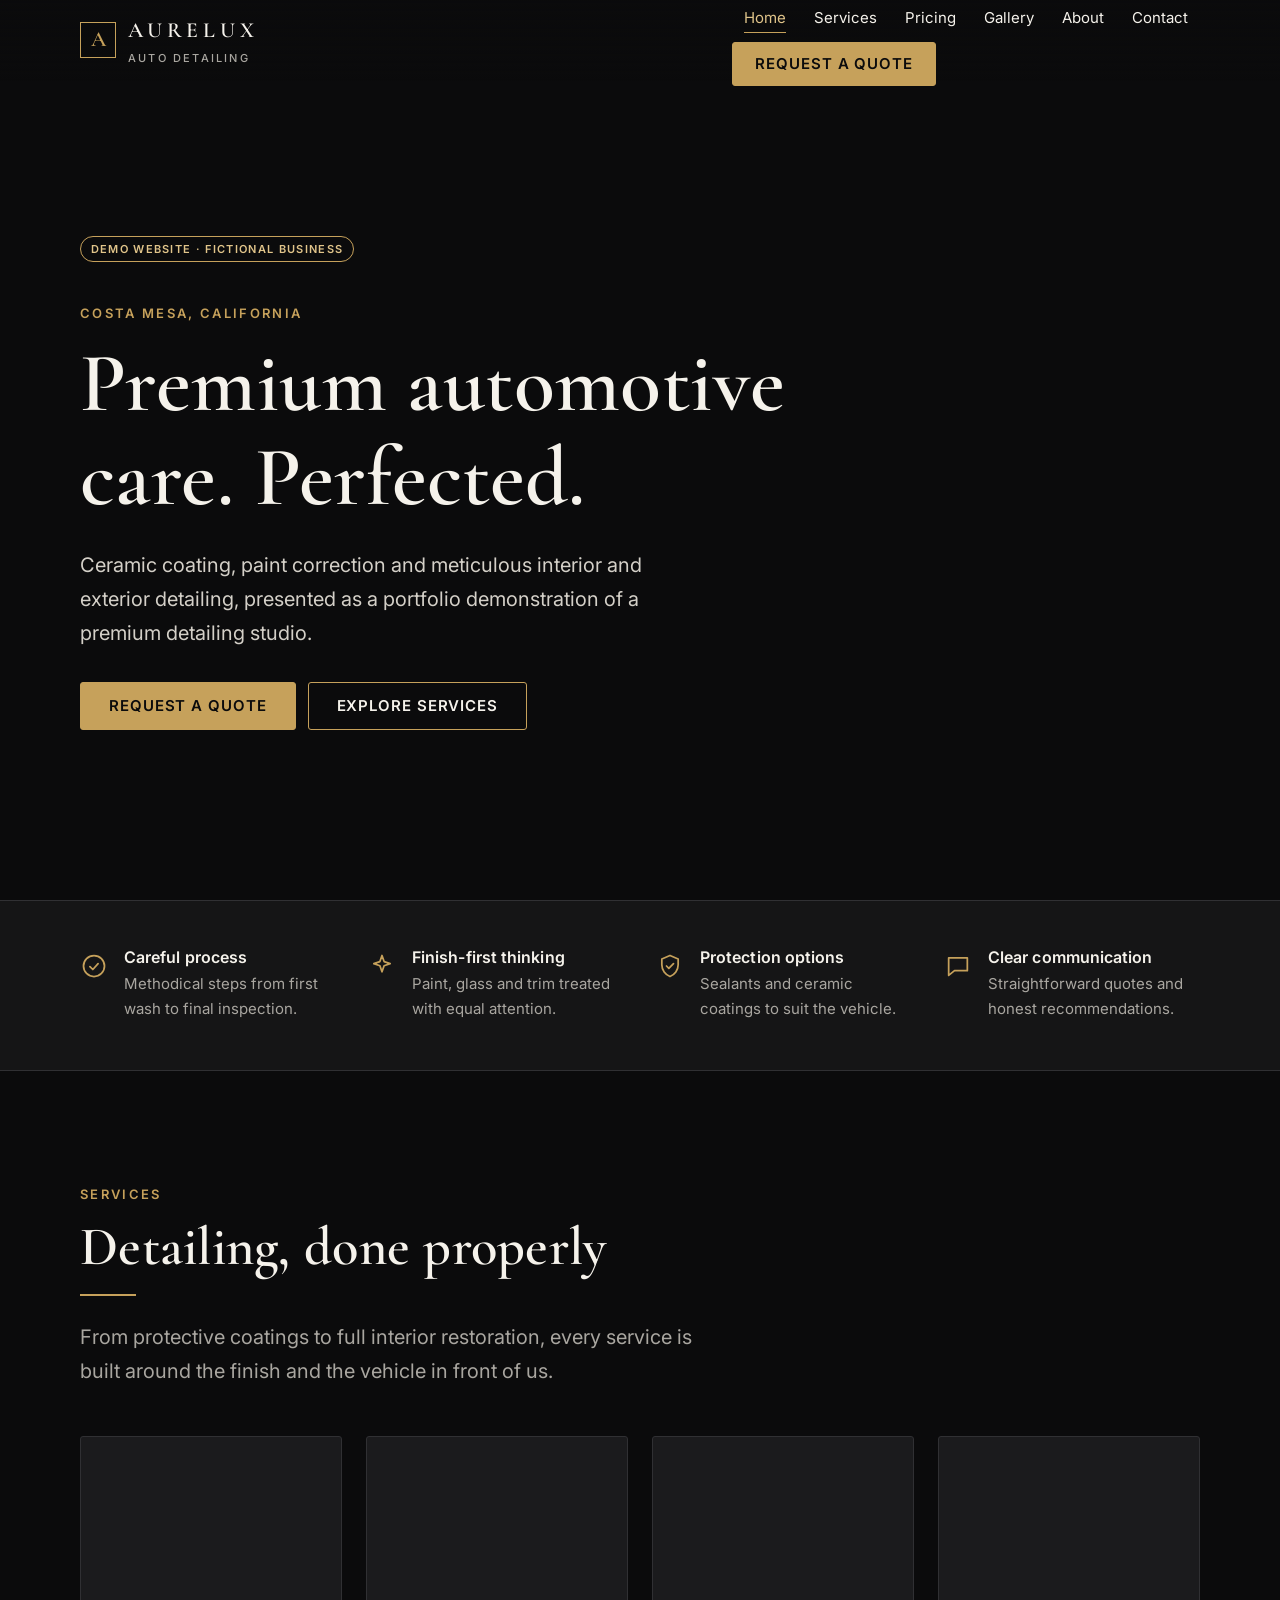
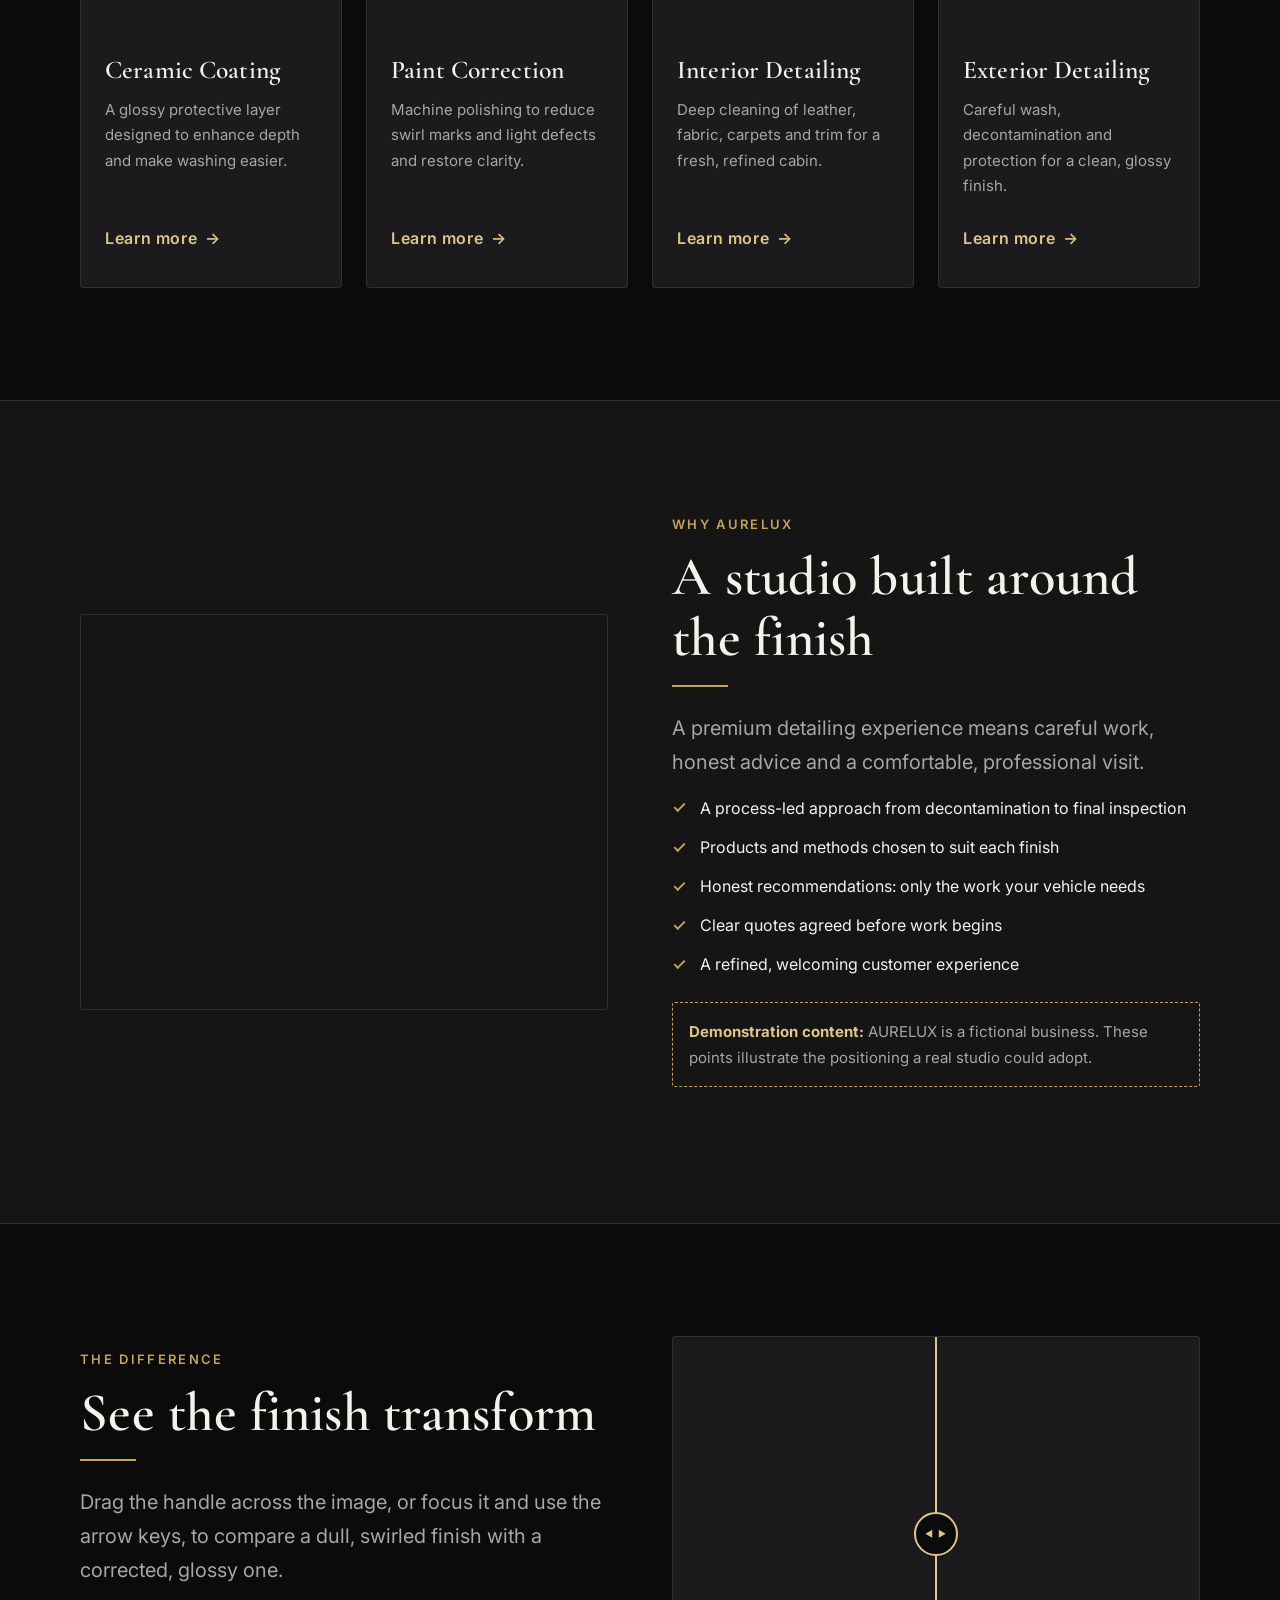
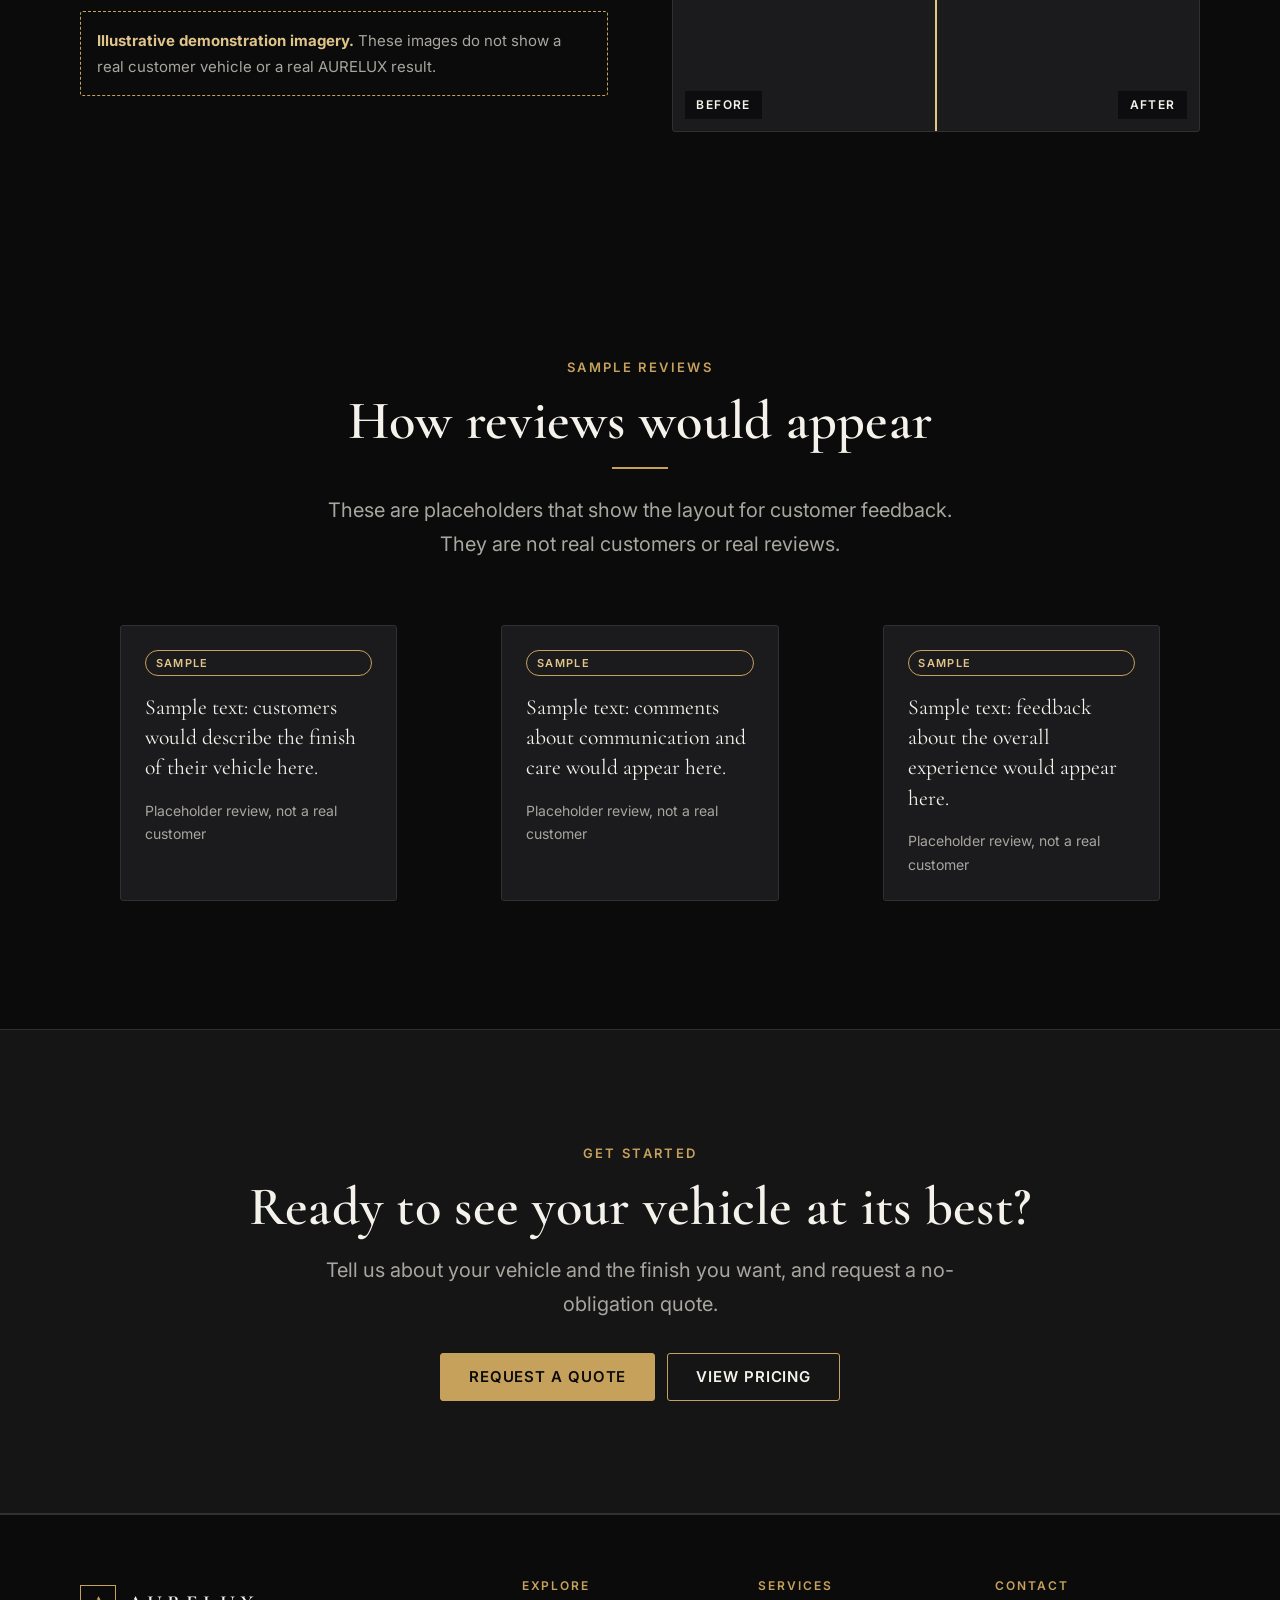
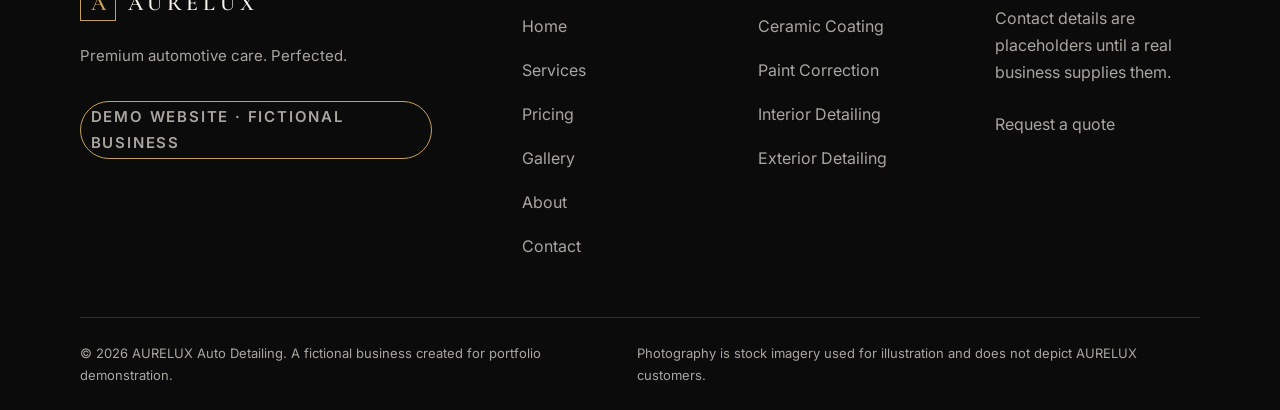
==== index.html @ 1708fd0f "Add main.js and homepage" ====
<!DOCTYPE html>
<html lang="en">
<head>
  <meta charset="utf-8">
  <meta name="viewport" content="width=device-width, initial-scale=1">

  <!-- Adds the "js" class BEFORE the stylesheet loads (menu + reveal depend on it) -->
  <script>document.documentElement.classList.add('js');</script>

  <title>AURELUX Auto Detailing | Premium Car Detailing Demo, Costa Mesa CA</title>
  <meta name="description" content="AURELUX Auto Detailing is a fictional premium car detailing studio concept in Costa Mesa, California: ceramic coating, paint correction and detailing. Portfolio demo.">
  <meta name="theme-color" content="#0B0B0C">

  <!-- Open Graph. TODO before publishing: once the live domain is known, also add
       og:url and og:image with ABSOLUTE https:// URLs (og:image: a 1200x630 image). -->
  <meta property="og:type" content="website">
  <meta property="og:site_name" content="AURELUX Auto Detailing (demo)">
  <meta property="og:title" content="AURELUX Auto Detailing | Premium automotive care. Perfected.">
  <meta property="og:description" content="A fictional premium car detailing studio concept, created as a portfolio demonstration.">

  <!-- Favicon: favicon.svg will be added in a later step -->
  <link rel="icon" href="favicon.svg" type="image/svg+xml">

  <!-- Fonts -->
  <link rel="preconnect" href="https://fonts.googleapis.com">
  <link rel="preconnect" href="https://fonts.gstatic.com" crossorigin>
  <link rel="stylesheet" href="https://fonts.googleapis.com/css2?family=Cormorant+Garamond:wght@500;600&family=Inter:wght@400;500;600&display=swap">

  <!-- Site styles: order matters -->
  <link rel="stylesheet" href="css/style.css">
  <link rel="stylesheet" href="css/responsive.css">

  <script src="js/main.js" defer></script>
</head>
<body>
  <a class="skip-link" href="#main">Skip to main content</a>

  <!-- ===================== HEADER ===================== -->
  <header class="site-header">
    <div class="site-header__inner container">
      <a class="brand" href="index.html" aria-label="AURELUX Auto Detailing, home">
        <span class="brand__mark" aria-hidden="true">A</span>
        <span>
          <span class="brand__name">AURELUX</span>
          <span class="brand__sub">Auto Detailing</span>
        </span>
      </a>

      <button class="nav-toggle" type="button" aria-expanded="false" aria-controls="site-nav" aria-label="Open menu">
        <span class="nav-toggle__bars" aria-hidden="true"></span>
      </button>

      <nav id="site-nav" class="site-nav" aria-label="Primary">
        <ul class="site-nav__list">
          <li><a class="site-nav__link" href="index.html" aria-current="page">Home</a></li>
          <li><a class="site-nav__link" href="services.html">Services</a></li>
          <li><a class="site-nav__link" href="pricing.html">Pricing</a></li>
          <li><a class="site-nav__link" href="gallery.html">Gallery</a></li>
          <li><a class="site-nav__link" href="about.html">About</a></li>
          <li><a class="site-nav__link" href="contact.html">Contact</a></li>
        </ul>
        <div class="site-nav__cta">
          <a class="btn btn--primary" href="contact.html#quote">Request a Quote</a>
        </div>
      </nav>
    </div>
  </header>

  <main id="main">

    <!-- ===================== HERO =====================
         IMAGE: assets/images/hero-detailing.jpg (landscape, about 1920x1080).
         Update the alt text to describe the photo you actually use. -->
    <section class="hero" aria-labelledby="hero-title">
      <div class="hero__media">
        <img src="assets/images/hero-detailing.jpg"
             alt="Dark luxury sedan with a deep, glossy paint finish inside a lit detailing studio"
             width="1920" height="1080" fetchpriority="high">
      </div>
      <div class="container">
        <div class="hero__content">
          <p class="badge-demo">Demo website &middot; Fictional business</p>
          <span class="eyebrow mt-5">Costa Mesa, California</span>
          <h1 id="hero-title" class="hero__title">Premium automotive care. Perfected.</h1>
          <p class="hero__lead">Ceramic coating, paint correction and meticulous interior and exterior detailing, presented as a portfolio demonstration of a premium detailing studio.</p>
          <div class="btn-row">
            <a class="btn btn--primary" href="contact.html#quote">Request a Quote</a>
            <a class="btn btn--secondary" href="services.html">Explore Services</a>
          </div>
        </div>
      </div>
    </section>

    <!-- ===================== VALUE STRIP ===================== -->
    <section class="section--alt" aria-labelledby="approach-title">
      <div class="container">
        <h2 id="approach-title" class="visually-hidden">Our approach</h2>
        <div class="value-strip">
          <div class="value-item reveal">
            <svg class="icon" viewBox="0 0 24 24" aria-hidden="true"><circle cx="12" cy="12" r="9"/><path d="M8.5 12.5l2.5 2.5 4.5-5"/></svg>
            <div>
              <h3>Careful process</h3>
              <p>Methodical steps from first wash to final inspection.</p>
            </div>
          </div>
          <div class="value-item reveal">
            <svg class="icon" viewBox="0 0 24 24" aria-hidden="true"><path d="M12 3l1.8 5.2L19 10l-5.2 1.8L12 17l-1.8-5.2L5 10l5.2-1.8L12 3z"/></svg>
            <div>
              <h3>Finish-first thinking</h3>
              <p>Paint, glass and trim treated with equal attention.</p>
            </div>
          </div>
          <div class="value-item reveal">
            <svg class="icon" viewBox="0 0 24 24" aria-hidden="true"><path d="M12 3l7 3v5c0 4.5-3 8.5-7 10-4-1.5-7-5.5-7-10V6l7-3z"/><path d="M9 12l2 2 4-4"/></svg>
            <div>
              <h3>Protection options</h3>
              <p>Sealants and ceramic coatings to suit the vehicle.</p>
            </div>
          </div>
          <div class="value-item reveal">
            <svg class="icon" viewBox="0 0 24 24" aria-hidden="true"><path d="M4 5h16v11H9l-5 4V5z"/></svg>
            <div>
              <h3>Clear communication</h3>
              <p>Straightforward quotes and honest recommendations.</p>
            </div>
          </div>
        </div>
      </div>
    </section>

    <!-- ===================== FEATURED SERVICES =====================
         IMAGES (4:3, about 1200x900): service-ceramic.jpg, service-correction.jpg,
         service-interior.jpg, service-exterior.jpg in assets/images/.
         The links point to anchors that will exist on services.html. -->
    <section class="section" aria-labelledby="services-title">
      <div class="container">
        <div class="section-head">
          <span class="eyebrow">Services</span>
          <h2 id="services-title">Detailing, done properly</h2>
          <hr class="gold-rule">
          <p class="lead">From protective coatings to full interior restoration, every service is built around the finish and the vehicle in front of us.</p>
        </div>

        <div class="grid grid--4">
          <article class="service-card reveal">
            <div class="service-card__media">
              <img src="assets/images/service-ceramic.jpg" alt="Gloved hand applying ceramic coating to the hood of a gloss-black car" width="1200" height="900" loading="lazy">
            </div>
            <div class="service-card__body">
              <h3 class="service-card__title">Ceramic Coating</h3>
              <p class="service-card__text">A glossy protective layer designed to enhance depth and make washing easier.</p>
              <a class="link-arrow" href="services.html#ceramic-coating">Learn more<span class="visually-hidden"> about ceramic coating</span></a>
            </div>
          </article>

          <article class="service-card reveal">
            <div class="service-card__media">
              <img src="assets/images/service-correction.jpg" alt="Polishing machine correcting swirl marks on a car panel under inspection light" width="1200" height="900" loading="lazy">
            </div>
            <div class="service-card__body">
              <h3 class="service-card__title">Paint Correction</h3>
              <p class="service-card__text">Machine polishing to reduce swirl marks and light defects and restore clarity.</p>
              <a class="link-arrow" href="services.html#paint-correction">Learn more<span class="visually-hidden"> about paint correction</span></a>
            </div>
          </article>

          <article class="service-card reveal">
            <div class="service-card__media">
              <img src="assets/images/service-interior.jpg" alt="Clean leather seats and dashboard inside a luxury car interior" width="1200" height="900" loading="lazy">
            </div>
            <div class="service-card__body">
              <h3 class="service-card__title">Interior Detailing</h3>
              <p class="service-card__text">Deep cleaning of leather, fabric, carpets and trim for a fresh, refined cabin.</p>
              <a class="link-arrow" href="services.html#interior-detailing">Learn more<span class="visually-hidden"> about interior detailing</span></a>
            </div>
          </article>

          <article class="service-card reveal">
            <div class="service-card__media">
              <img src="assets/images/service-exterior.jpg" alt="Freshly washed luxury car with water beading on the paint" width="1200" height="900" loading="lazy">
            </div>
            <div class="service-card__body">
              <h3 class="service-card__title">Exterior Detailing</h3>
              <p class="service-card__text">Careful wash, decontamination and protection for a clean, glossy finish.</p>
              <a class="link-arrow" href="services.html#exterior-detailing">Learn more<span class="visually-hidden"> about exterior detailing</span></a>
            </div>
          </article>
        </div>
      </div>
    </section>

    <!-- ===================== WHY CHOOSE US =====================
         IMAGE: assets/images/why-studio.jpg (4:3, about 1200x900) -->
    <section class="section section--alt" aria-labelledby="why-title">
      <div class="container">
        <div class="split">
          <div class="split__media reveal">
            <img src="assets/images/why-studio.jpg" alt="Professional detailer inspecting a car's paint finish in a studio" width="1200" height="900" loading="lazy">
          </div>
          <div class="split__body reveal">
            <span class="eyebrow">Why AURELUX</span>
            <h2 id="why-title">A studio built around the finish</h2>
            <hr class="gold-rule">
            <p class="lead">A premium detailing experience means careful work, honest advice and a comfortable, professional visit.</p>
            <ul class="check-list">
              <li>A process-led approach from decontamination to final inspection</li>
              <li>Products and methods chosen to suit each finish</li>
              <li>Honest recommendations: only the work your vehicle needs</li>
              <li>Clear quotes agreed before work begins</li>
              <li>A refined, welcoming customer experience</li>
            </ul>
            <p class="demo-note"><strong>Demonstration content:</strong> AURELUX is a fictional business. These points illustrate the positioning a real studio could adopt.</p>
          </div>
        </div>
      </div>
    </section>

    <!-- ===================== BEFORE / AFTER =====================
         IMAGES (4:3, same framing, about 1200x900): compare-before.jpg and
         compare-after.jpg. These are demonstration images, not a real customer
         vehicle, and the caption below says so. Keep that caption. -->
    <section class="section" aria-labelledby="compare-title">
      <div class="container">
        <div class="split">
          <div class="split__body reveal">
            <span class="eyebrow">The difference</span>
            <h2 id="compare-title">See the finish transform</h2>
            <hr class="gold-rule">
            <p class="lead">Drag the handle across the image, or focus it and use the arrow keys, to compare a dull, swirled finish with a corrected, glossy one.</p>
            <p class="demo-note"><strong>Illustrative demonstration imagery.</strong> These images do not show a real customer vehicle or a real AURELUX result.</p>
          </div>

          <div class="compare reveal">
            <img class="compare__img" src="assets/images/compare-before.jpg" alt="Demonstration image: vehicle paint before correction, dull with visible swirl marks" width="1200" height="900" loading="lazy">
            <div class="compare__after">
              <img class="compare__img" src="assets/images/compare-after.jpg" alt="Demonstration image: the same paint after correction, deep and glossy" width="1200" height="900" loading="lazy">
            </div>
            <span class="compare__label compare__label--before" aria-hidden="true">Before</span>
            <span class="compare__label compare__label--after" aria-hidden="true">After</span>
            <input class="compare__range" type="range" min="0" max="100" step="1" value="50" aria-label="Before and after comparison slider">
            <span class="compare__divider" aria-hidden="true"><span class="compare__knob"></span></span>
          </div>
        </div>
      </div>
    </section>

    <!-- ===================== SAMPLE REVIEWS (placeholders) ===================== -->
    <section class="section" aria-labelledby="reviews-title">
      <div class="container">
        <div class="section-head section-head--center">
          <span class="eyebrow">Sample reviews</span>
          <h2 id="reviews-title">How reviews would appear</h2>
          <hr class="gold-rule">
          <p class="lead">These are placeholders that show the layout for customer feedback. They are not real customers or real reviews.</p>
        </div>

        <div class="grid grid--3">
          <figure class="quote-card reveal">
            <span class="badge-demo">Sample</span>
            <blockquote>Sample text: customers would describe the finish of their vehicle here.</blockquote>
            <figcaption>Placeholder review, not a real customer</figcaption>
          </figure>
          <figure class="quote-card reveal">
            <span class="badge-demo">Sample</span>
            <blockquote>Sample text: comments about communication and care would appear here.</blockquote>
            <figcaption>Placeholder review, not a real customer</figcaption>
          </figure>
          <figure class="quote-card reveal">
            <span class="badge-demo">Sample</span>
            <blockquote>Sample text: feedback about the overall experience would appear here.</blockquote>
            <figcaption>Placeholder review, not a real customer</figcaption>
          </figure>
        </div>
      </div>
    </section>

    <!-- ===================== FINAL CTA ===================== -->
    <section class="cta-band" aria-labelledby="cta-title">
      <div class="container">
        <span class="eyebrow">Get started</span>
        <h2 id="cta-title">Ready to see your vehicle at its best?</h2>
        <p class="lead">Tell us about your vehicle and the finish you want, and request a no-obligation quote.</p>
        <div class="btn-row">
          <a class="btn btn--primary" href="contact.html#quote">Request a Quote</a>
          <a class="btn btn--secondary" href="pricing.html">View Pricing</a>
        </div>
      </div>
    </section>

  </main>

  <!-- ===================== FOOTER ===================== -->
  <footer class="site-footer">
    <div class="container">
      <div class="footer-grid">
        <div class="footer-brand">
          <a class="brand" href="index.html" aria-label="AURELUX Auto Detailing, home">
            <span class="brand__mark" aria-hidden="true">A</span>
            <span class="brand__name">AURELUX</span>
          </a>
          <p>Premium automotive care. Perfected.</p>
          <p class="badge-demo">Demo website &middot; Fictional business</p>
        </div>

        <nav class="footer-nav" aria-labelledby="footer-pages">
          <h2 id="footer-pages" class="footer-title">Explore</h2>
          <ul>
            <li><a href="index.html">Home</a></li>
            <li><a href="services.html">Services</a></li>
            <li><a href="pricing.html">Pricing</a></li>
            <li><a href="gallery.html">Gallery</a></li>
            <li><a href="about.html">About</a></li>
            <li><a href="contact.html">Contact</a></li>
          </ul>
        </nav>

        <nav class="footer-nav" aria-labelledby="footer-services">
          <h2 id="footer-services" class="footer-title">Services</h2>
          <ul>
            <li><a href="services.html#ceramic-coating">Ceramic Coating</a></li>
            <li><a href="services.html#paint-correction">Paint Correction</a></li>
            <li><a href="services.html#interior-detailing">Interior Detailing</a></li>
            <li><a href="services.html#exterior-detailing">Exterior Detailing</a></li>
          </ul>
        </nav>

        <div class="footer-nav">
          <h2 class="footer-title">Contact</h2>
          <p class="text-muted">Contact details are placeholders until a real business supplies them.</p>
          <a href="contact.html#quote">Request a quote</a>
        </div>
      </div>

      <div class="footer-bottom">
        <p>&copy; <span id="year">2026</span> AURELUX Auto Detailing. A fictional business created for portfolio demonstration.</p>
        <p>Photography is stock imagery used for illustration and does not depict AURELUX customers.</p>
      </div>
    </div>
  </footer>
</body>
</html>
---- css/style.css ----
/* ==========================================================================
   AURELUX Auto Detailing — css/style.css
   Mobile-first base styles. Larger-screen rules live in css/responsive.css
   (load style.css first, responsive.css second).

   DEMO SITE: fictional business for portfolio demonstration only.

   CONTENTS
   1. Design tokens        8. Header & navigation
   2. Reset & base         9. Hero & page hero
   3. Typography          10. Cards, features, split, steps, quotes
   4. Layout              11. Before/after slider
   5. Icons & lists       12. Pricing & comparison table
   6. Buttons             13. Gallery, filters, lightbox
   7. Demo notices        14. Forms, contact, CTA band, footer, utilities
   ========================================================================== */

/* 1. DESIGN TOKENS ------------------------------------------------------- */
:root {
  --c-bg: #0b0b0c;
  --c-bg-alt: #151516;
  --c-card: #1b1b1d;
  --c-text: #f5f2eb;
  --c-muted: #a9a6a0;
  --c-gold: #c6a15b;
  --c-gold-light: #e0c48a;
  --c-border: #303033;
  --c-error: #e58a7b;
  --c-success: #86c7a0;

  --font-display: "Cormorant Garamond", "Times New Roman", Georgia, serif;
  --font-body: "Inter", system-ui, -apple-system, "Segoe UI", Roboto, Arial, sans-serif;

  --space-1: 0.25rem;
  --space-2: 0.5rem;
  --space-3: 0.75rem;
  --space-4: 1rem;
  --space-5: 1.5rem;
  --space-6: 2rem;
  --space-7: 3rem;
  --space-8: 4rem;
  --section-y: clamp(4rem, 9vw, 7rem);

  --container: 75rem;
  --gutter: clamp(1.25rem, 5vw, 2.5rem);
  --header-h: 4.5rem;
  --radius: 3px;
  --tap: 3rem; /* minimum touch target height */

  --ease: cubic-bezier(0.2, 0.6, 0.2, 1);
  --t-fast: 0.18s;
  --t-med: 0.4s;

  color-scheme: dark;
}

/* 2. RESET & BASE -------------------------------------------------------- */
*,
*::before,
*::after {
  box-sizing: border-box;
}

html {
  -webkit-text-size-adjust: 100%;
  scroll-behavior: smooth;
  scroll-padding-top: calc(var(--header-h) + 1rem);
}

body {
  margin: 0;
  background: var(--c-bg);
  color: var(--c-text);
  font-family: var(--font-body);
  font-size: 1rem;
  line-height: 1.7;
  overflow-x: hidden;
  -webkit-font-smoothing: antialiased;
}

body.is-locked {
  overflow: hidden; /* set by JS while menu or lightbox is open */
}

img,
svg,
video {
  display: block;
  max-width: 100%;
}

img {
  height: auto;
  background: var(--c-card); /* neutral fill while images load */
}

a {
  color: var(--c-gold-light);
  text-decoration-thickness: 1px;
  text-underline-offset: 0.2em;
  transition: color var(--t-fast) var(--ease);
}

a:hover {
  color: var(--c-text);
}

button,
input,
select,
textarea {
  font: inherit;
  color: inherit;
}

button {
  cursor: pointer;
}

ul,
ol {
  margin: 0;
  padding: 0;
  list-style: none;
}

[hidden] {
  display: none !important;
}

:focus-visible {
  outline: 2px solid var(--c-gold-light);
  outline-offset: 3px;
}

.skip-link {
  position: absolute;
  top: 0;
  left: var(--space-4);
  z-index: 200;
  padding: var(--space-3) var(--space-4);
  background: var(--c-gold);
  color: var(--c-bg);
  font-weight: 600;
  text-decoration: none;
  transform: translateY(-120%);
}

.skip-link:focus {
  transform: translateY(0);
}

.visually-hidden {
  position: absolute;
  width: 1px;
  height: 1px;
  margin: -1px;
  padding: 0;
  overflow: hidden;
  clip: rect(0 0 0 0);
  white-space: nowrap;
  border: 0;
}

/* 3. TYPOGRAPHY ---------------------------------------------------------- */
h1,
h2,
h3,
h4 {
  margin: 0 0 var(--space-4);
  font-family: var(--font-display);
  font-weight: 600;
  line-height: 1.12;
  letter-spacing: 0.005em;
}

h1 {
  font-size: clamp(2.6rem, 1.5rem + 5.5vw, 5.25rem);
}

h2 {
  font-size: clamp(2.1rem, 1.4rem + 2.8vw, 3.4rem);
}

h3 {
  font-size: clamp(1.5rem, 1.25rem + 1vw, 2rem);
}

h4 {
  font-size: 1.25rem;
}

p {
  margin: 0 0 var(--space-4);
}

.lead {
  font-size: clamp(1.05rem, 1rem + 0.5vw, 1.25rem);
  color: var(--c-muted);
  max-width: 40rem;
}

.eyebrow {
  display: block;
  margin-bottom: var(--space-3);
  color: var(--c-gold);
  font-size: 0.8125rem;
  font-weight: 600;
  letter-spacing: 0.18em;
  text-transform: uppercase;
}

.text-muted {
  color: var(--c-muted);
}

/* 4. LAYOUT -------------------------------------------------------------- */
.container {
  width: 100%;
  max-width: var(--container);
  margin-inline: auto;
  padding-inline: var(--gutter);
}

.section {
  padding-block: var(--section-y);
}

.section--alt {
  background: var(--c-bg-alt);
  border-block: 1px solid var(--c-border);
}

.section--tight {
  padding-block: clamp(2.5rem, 6vw, 4rem);
}

.section-head {
  max-width: 44rem;
  margin-bottom: var(--space-7);
}

.section-head--center {
  margin-inline: auto;
  text-align: center;
}

.section-head--center .lead {
  margin-inline: auto;
}

.gold-rule {
  display: block;
  width: 3.5rem;
  height: 2px;
  margin: 0 0 var(--space-5);
  background: var(--c-gold);
  border: 0;
}

.section-head--center .gold-rule {
  margin-inline: auto;
}

.grid {
  display: grid;
  gap: var(--space-5);
  grid-template-columns: 1fr;
}

/* 5. ICONS & LISTS ------------------------------------------------------- */
.icon {
  width: 1.75rem;
  height: 1.75rem;
  flex: none;
  fill: none;
  stroke: currentColor;
  stroke-width: 1.5;
  stroke-linecap: round;
  stroke-linejoin: round;
}

.check-list {
  display: grid;
  gap: var(--space-3);
}

.check-list li {
  position: relative;
  padding-left: 1.75rem;
}

.check-list li::before {
  content: "";
  position: absolute;
  left: 0.15rem;
  top: 0.55em;
  width: 0.7rem;
  height: 0.38rem;
  border-left: 2px solid var(--c-gold);
  border-bottom: 2px solid var(--c-gold);
  transform: rotate(-45deg);
}

/* "Not included" variant: add class is-off to the li */
.check-list li.is-off {
  color: var(--c-muted);
}

.check-list li.is-off::before {
  top: 0.8em;
  width: 0.6rem;
  height: 0;
  border-left: 0;
  border-bottom-color: var(--c-muted);
  transform: none;
}

/* 6. BUTTONS ------------------------------------------------------------- */
.btn {
  display: inline-flex;
  align-items: center;
  justify-content: center;
  gap: var(--space-2);
  min-height: var(--tap);
  padding: 0.75rem 1.75rem;
  border: 1px solid transparent;
  border-radius: var(--radius);
  font-size: 0.9375rem;
  font-weight: 600;
  letter-spacing: 0.06em;
  line-height: 1.2;
  text-align: center;
  text-decoration: none;
  text-transform: uppercase;
  cursor: pointer;
  transition: background-color var(--t-fast) var(--ease),
    color var(--t-fast) var(--ease), border-color var(--t-fast) var(--ease),
    transform var(--t-fast) var(--ease);
  -webkit-tap-highlight-color: transparent;
}

.btn:active {
  transform: translateY(1px);
}

.btn--primary {
  background: var(--c-gold);
  border-color: var(--c-gold);
  color: var(--c-bg);
}

.btn--primary:hover {
  background: var(--c-gold-light);
  border-color: var(--c-gold-light);
  color: var(--c-bg);
}

.btn--secondary {
  background: transparent;
  border-color: var(--c-gold);
  color: var(--c-text);
}

.btn--secondary:hover {
  background: rgba(198, 161, 91, 0.12);
  border-color: var(--c-gold-light);
  color: var(--c-text);
}

.btn--block {
  width: 100%;
}

.btn[disabled],
.btn[aria-disabled="true"] {
  opacity: 0.5;
  cursor: not-allowed;
  pointer-events: none;
}

.link-arrow {
  display: inline-flex;
  align-items: center;
  min-height: var(--tap);
  gap: var(--space-2);
  color: var(--c-gold-light);
  font-weight: 600;
  letter-spacing: 0.04em;
  text-decoration: none;
}

.link-arrow::after {
  content: "→";
  transition: transform var(--t-fast) var(--ease);
}

.link-arrow:hover::after {
  transform: translateX(4px);
}

.btn-row {
  display: flex;
  flex-direction: column;
  gap: var(--space-3);
}

/* 7. DEMO NOTICES -------------------------------------------------------- */
.demo-banner {
  padding: var(--space-2) var(--gutter);
  background: var(--c-gold);
  color: var(--c-bg);
  font-size: 0.8125rem;
  font-weight: 600;
  line-height: 1.4;
  text-align: center;
}

.demo-note {
  margin-block: var(--space-5);
  padding: var(--space-4);
  border: 1px dashed var(--c-gold);
  border-radius: var(--radius);
  color: var(--c-muted);
  font-size: 0.9375rem;
}

.demo-note strong {
  color: var(--c-gold-light);
}

.badge-demo {
  display: inline-block;
  padding: 0.15rem 0.6rem;
  border: 1px solid var(--c-gold);
  border-radius: 999px;
  color: var(--c-gold-light);
  font-size: 0.6875rem;
  font-weight: 600;
  letter-spacing: 0.12em;
  text-transform: uppercase;
}

/* 8. HEADER & NAVIGATION ------------------------------------------------- */
/* Required markup (JS adds .js to <html>, .is-scrolled and .nav-open to
   header, .is-open to nav):
   header.site-header > .site-header__inner.container >
     a.brand + button.nav-toggle[aria-expanded][aria-controls="site-nav"] +
     nav#site-nav.site-nav > ul.site-nav__list > li > a.site-nav__link        */
.site-header {
  position: fixed;
  inset: 0 0 auto 0;
  z-index: 100;
  background: linear-gradient(to bottom, rgba(11, 11, 12, 0.85), rgba(11, 11, 12, 0));
  border-bottom: 1px solid transparent;
  transition: background-color var(--t-med) var(--ease),
    border-color var(--t-med) var(--ease);
}

.site-header.is-scrolled,
.site-header.nav-open {
  background: var(--c-bg);
  border-bottom-color: var(--c-border);
}

.site-header__inner {
  display: flex;
  align-items: center;
  justify-content: space-between;
  height: var(--header-h);
}

.brand {
  display: inline-flex;
  align-items: center;
  gap: var(--space-3);
  min-height: var(--tap);
  color: var(--c-text);
  text-decoration: none;
}

.brand__mark {
  display: grid;
  place-items: center;
  width: 2.25rem;
  height: 2.25rem;
  border: 1px solid var(--c-gold);
  color: var(--c-gold);
  font-family: var(--font-display);
  font-size: 1.35rem;
  font-weight: 600;
  line-height: 1;
}

.brand__name {
  font-family: var(--font-display);
  font-size: 1.35rem;
  font-weight: 600;
  letter-spacing: 0.22em;
}

.brand__sub {
  display: none;
  color: var(--c-muted);
  font-family: var(--font-body);
  font-size: 0.6875rem;
  font-weight: 500;
  letter-spacing: 0.2em;
  text-transform: uppercase;
}

.nav-toggle {
  display: inline-grid;
  place-items: center;
  width: var(--tap);
  height: var(--tap);
  padding: 0;
  background: transparent;
  border: 1px solid var(--c-border);
  border-radius: var(--radius);
  -webkit-tap-highlight-color: transparent;
}

.nav-toggle__bars,
.nav-toggle__bars::before,
.nav-toggle__bars::after {
  display: block;
  width: 1.375rem;
  height: 2px;
  background: var(--c-text);
  transition: transform var(--t-fast) var(--ease),
    background-color var(--t-fast) var(--ease);
}

.nav-toggle__bars {
  position: relative;
}

.nav-toggle__bars::before,
.nav-toggle__bars::after {
  content: "";
  position: absolute;
  left: 0;
}

.nav-toggle__bars::before {
  top: -7px;
}

.nav-toggle__bars::after {
  top: 7px;
}

.nav-toggle[aria-expanded="true"] .nav-toggle__bars {
  background: transparent;
}

.nav-toggle[aria-expanded="true"] .nav-toggle__bars::before {
  transform: translateY(7px) rotate(45deg);
}

.nav-toggle[aria-expanded="true"] .nav-toggle__bars::after {
  transform: translateY(-7px) rotate(-45deg);
}

/* Mobile: dropdown panel. Without JavaScript the menu simply stays visible. */
.site-nav {
  position: absolute;
  top: 100%;
  left: 0;
  right: 0;
  max-height: calc(100vh - var(--header-h));
  max-height: calc(100svh - var(--header-h));
  padding: var(--space-4) var(--gutter) var(--space-6);
  overflow-y: auto;
  background: var(--c-bg);
  border-bottom: 1px solid var(--c-border);
}

.js .site-nav {
  display: none;
}

.js .site-nav.is-open {
  display: block;
}

.site-nav__list {
  display: flex;
  flex-direction: column;
}

.site-nav__link {
  display: flex;
  align-items: center;
  min-height: var(--tap);
  padding-block: var(--space-2);
  border-bottom: 1px solid var(--c-border);
  color: var(--c-text);
  font-size: 1.0625rem;
  text-decoration: none;
}

.site-nav__link:hover,
.site-nav__link[aria-current="page"] {
  color: var(--c-gold-light);
}

.site-nav__cta {
  margin-top: var(--space-5);
}

.site-nav__cta .btn {
  width: 100%;
}

/* 9. HERO & PAGE HERO ---------------------------------------------------- */
.hero {
  position: relative;
  display: flex;
  align-items: flex-end;
  min-height: 100vh;
  min-height: 100svh;
  padding: calc(var(--header-h) + var(--space-7)) 0 var(--space-8);
  overflow: hidden;
  isolation: isolate;
}

.hero__media {
  position: absolute;
  inset: 0;
  z-index: -2;
}

.hero__media img {
  width: 100%;
  height: 100%;
  object-fit: cover;
}

.hero::after {
  content: "";
  position: absolute;
  inset: 0;
  z-index: -1;
  background: linear-gradient(
    to top,
    rgba(11, 11, 12, 0.94) 0%,
    rgba(11, 11, 12, 0.62) 55%,
    rgba(11, 11, 12, 0.72) 100%
  );
}

.hero__content {
  max-width: 46rem;
}

.hero__title {
  margin-bottom: var(--space-5);
}

.hero__lead {
  margin-bottom: var(--space-6);
  max-width: 36rem;
  color: #d4d0c8; /* lighter than muted for legibility over photography */
  font-size: clamp(1.05rem, 1rem + 0.5vw, 1.25rem);
}

.page-hero {
  padding: calc(var(--header-h) + var(--space-7)) 0 var(--space-7);
  background: var(--c-bg-alt);
  border-bottom: 1px solid var(--c-border);
}

.page-hero h1 {
  font-size: clamp(2.4rem, 1.4rem + 4.5vw, 4.25rem);
}

/* 10. CARDS, FEATURES, SPLIT, STEPS, QUOTES ------------------------------ */
.value-strip {
  display: grid;
  grid-template-columns: 1fr;
  gap: var(--space-5);
  padding-block: var(--space-6);
}

.value-item {
  display: flex;
  align-items: flex-start;
  gap: var(--space-4);
}

.value-item .icon {
  color: var(--c-gold);
  margin-top: 0.2rem;
}

.value-item h3 {
  margin-bottom: var(--space-1);
  font-family: var(--font-body);
  font-size: 1rem;
  font-weight: 600;
}

.value-item p {
  margin: 0;
  color: var(--c-muted);
  font-size: 0.9375rem;
}

.card {
  background: var(--c-card);
  border: 1px solid var(--c-border);
  border-radius: var(--radius);
}

.service-card {
  display: flex;
  flex-direction: column;
  overflow: hidden;
  background: var(--c-card);
  border: 1px solid var(--c-border);
  border-radius: var(--radius);
  transition: border-color var(--t-med) var(--ease);
}

.service-card__media {
  aspect-ratio: 4 / 3;
  overflow: hidden;
}

.service-card__media img {
  width: 100%;
  height: 100%;
  object-fit: cover;
  transition: transform 0.7s var(--ease);
}

.service-card__body {
  display: flex;
  flex: 1;
  flex-direction: column;
  padding: var(--space-5);
}

.service-card__title {
  margin-bottom: var(--space-3);
  font-size: 1.6rem;
}

.service-card__text {
  flex: 1;
  color: var(--c-muted);
  font-size: 0.9375rem;
}

.feature {
  display: flex;
  flex-direction: column;
  gap: var(--space-3);
  padding-top: var(--space-5);
  border-top: 1px solid var(--c-border);
}

.feature .icon {
  color: var(--c-gold);
}

.feature h3 {
  margin: 0;
  font-size: 1.5rem;
}

.feature p {
  margin: 0;
  color: var(--c-muted);
  font-size: 0.9375rem;
}

.split {
  display: grid;
  grid-template-columns: 1fr;
  gap: var(--space-6);
  align-items: center;
}

.split__media {
  aspect-ratio: 4 / 3;
  overflow: hidden;
  border: 1px solid var(--c-border);
  border-radius: var(--radius);
}

.split__media img {
  width: 100%;
  height: 100%;
  object-fit: cover;
}

.split__caption {
  margin-top: var(--space-2);
  color: var(--c-muted);
  font-size: 0.8125rem;
}

.steps {
  display: grid;
  gap: var(--space-5);
  grid-template-columns: 1fr;
  counter-reset: step;
}

.step {
  position: relative;
  padding-top: var(--space-5);
  border-top: 1px solid var(--c-border);
  counter-increment: step;
}

.step::before {
  content: counter(step, decimal-leading-zero);
  display: block;
  margin-bottom: var(--space-2);
  color: var(--c-gold);
  font-family: var(--font-display);
  font-size: 2rem;
  font-weight: 600;
  line-height: 1;
}

.step h3 {
  font-size: 1.35rem;
}

.step p {
  margin: 0;
  color: var(--c-muted);
  font-size: 0.9375rem;
}

/* Sample review card — must always carry a visible "sample" label */
.quote-card {
  display: flex;
  flex-direction: column;
  gap: var(--space-4);
  padding: var(--space-5);
  background: var(--c-card);
  border: 1px solid var(--c-border);
  border-radius: var(--radius);
}

.quote-card blockquote {
  margin: 0;
  font-family: var(--font-display);
  font-size: 1.35rem;
  line-height: 1.4;
}

.quote-card figcaption {
  color: var(--c-muted);
  font-size: 0.875rem;
}

/* 11. BEFORE / AFTER SLIDER ---------------------------------------------- */
/* Required markup (JS sets --pos on .compare, e.g. "50%"):
   div.compare
     img.compare__img (before)
     div.compare__after > img.compare__img (after)
     span.compare__label.compare__label--before / --after
     input.compare__range[type=range][min=0][max=100][aria-label]
     span.compare__divider > span.compare__knob
   The native range input handles touch AND keyboard (arrows, Home, End).   */
.compare {
  --pos: 50%;
  position: relative;
  aspect-ratio: 4 / 3;
  overflow: hidden;
  border: 1px solid var(--c-border);
  border-radius: var(--radius);
  background: var(--c-card);
  user-select: none;
  -webkit-user-select: none;
}

.compare__img {
  position: absolute;
  inset: 0;
  width: 100%;
  height: 100%;
  object-fit: cover;
}

.compare__after {
  position: absolute;
  inset: 0;
  clip-path: inset(0 0 0 var(--pos));
}

.compare__label {
  position: absolute;
  bottom: var(--space-3);
  padding: 0.25rem 0.7rem;
  background: rgba(11, 11, 12, 0.8);
  color: var(--c-text);
  font-size: 0.75rem;
  font-weight: 600;
  letter-spacing: 0.12em;
  text-transform: uppercase;
  pointer-events: none;
}

.compare__label--before {
  left: var(--space-3);
}

.compare__label--after {
  right: var(--space-3);
}

.compare__range {
  position: absolute;
  inset: 0;
  z-index: 3;
  width: 100%;
  height: 100%;
  margin: 0;
  opacity: 0;
  cursor: ew-resize;
  touch-action: pan-y; /* horizontal drags move slider, vertical still scrolls */
  -webkit-appearance: none;
  appearance: none;
}

.compare__divider {
  position: absolute;
  top: 0;
  bottom: 0;
  left: var(--pos);
  z-index: 2;
  width: 2px;
  margin-left: -1px;
  background: var(--c-gold-light);
  pointer-events: none;
}

.compare__knob {
  position: absolute;
  top: 50%;
  left: 50%;
  display: grid;
  place-items: center;
  width: 2.75rem;
  height: 2.75rem;
  background: var(--c-bg);
  border: 2px solid var(--c-gold-light);
  border-radius: 50%;
  color: var(--c-gold-light);
  font-size: 0.875rem;
  transform: translate(-50%, -50%);
}

.compare__knob::before {
  content: "◀ ▶";
  font-size: 0.55rem;
  letter-spacing: 0.15em;
}

/* Keyboard focus: the range input is invisible, so show focus on the divider */
.compare__range:focus-visible ~ .compare__divider .compare__knob {
  outline: 3px solid var(--c-gold-light);
  outline-offset: 3px;
}

/* 12. PRICING & COMPARISON TABLE ----------------------------------------- */
.pricing-grid {
  display: grid;
  grid-template-columns: 1fr;
  gap: var(--space-5);
  align-items: stretch;
}

.tier {
  position: relative;
  display: flex;
  flex-direction: column;
  padding: var(--space-6) var(--space-5);
  background: var(--c-card);
  border: 1px solid var(--c-border);
  border-radius: var(--radius);
}

.tier--featured {
  border-color: var(--c-gold);
  background: linear-gradient(180deg, #202022, var(--c-card));
}

.tier__flag {
  position: absolute;
  top: 0;
  left: var(--space-5);
  padding: 0.2rem 0.75rem;
  transform: translateY(-50%);
  background: var(--c-gold);
  color: var(--c-bg);
  font-size: 0.6875rem;
  font-weight: 700;
  letter-spacing: 0.14em;
  text-transform: uppercase;
}

.tier__name {
  margin-bottom: var(--space-2);
  font-size: 1.9rem;
}

.tier__desc {
  min-height: 3em;
  color: var(--c-muted);
  font-size: 0.9375rem;
}

.tier__price {
  margin: var(--space-4) 0 var(--space-1);
  font-family: var(--font-display);
  font-size: 2.75rem;
  font-weight: 600;
  line-height: 1;
}

.tier__price small {
  color: var(--c-muted);
  font-family: var(--font-body);
  font-size: 0.875rem;
  font-weight: 400;
}

.tier__note {
  margin-bottom: var(--space-5);
  color: var(--c-muted);
  font-size: 0.8125rem;
}

.tier__list {
  flex: 1;
  margin-bottom: var(--space-6);
  padding-top: var(--space-5);
  border-top: 1px solid var(--c-border);
}

/* Wrap tables in .table-scroll (give it tabindex="0" + aria-label in HTML) */
.table-scroll {
  overflow-x: auto;
  border: 1px solid var(--c-border);
  border-radius: var(--radius);
  -webkit-overflow-scrolling: touch;
}

.comparison-table {
  width: 100%;
  min-width: 38rem;
  border-collapse: collapse;
  font-size: 0.9375rem;
}

.comparison-table th,
.comparison-table td {
  padding: var(--space-4);
  border-bottom: 1px solid var(--c-border);
  text-align: center;
}

.comparison-table thead th {
  background: var(--c-bg-alt);
  color: var(--c-gold-light);
  font-family: var(--font-display);
  font-size: 1.25rem;
  font-weight: 600;
}

.comparison-table tbody th {
  position: sticky;
  left: 0;
  background: var(--c-card);
  color: var(--c-text);
  font-weight: 500;
  text-align: left;
}

.comparison-table thead th:first-child {
  position: sticky;
  left: 0;
  text-align: left;
}

.comparison-table tbody tr:last-child th,
.comparison-table tbody tr:last-child td {
  border-bottom: 0;
}

.comparison-table .is-yes {
  color: var(--c-gold-light);
}

.comparison-table .is-no {
  color: var(--c-muted);
}

/* 13. GALLERY, FILTERS, LIGHTBOX ----------------------------------------- */
.filter-bar {
  display: flex;
  flex-wrap: wrap;
  gap: var(--space-2);
  margin-bottom: var(--space-6);
}

.filter-chip {
  min-height: var(--tap);
  padding: 0.5rem 1.25rem;
  background: transparent;
  border: 1px solid var(--c-border);
  border-radius: 999px;
  color: var(--c-muted);
  font-size: 0.875rem;
  font-weight: 500;
  letter-spacing: 0.04em;
  transition: all var(--t-fast) var(--ease);
  -webkit-tap-highlight-color: transparent;
}

.filter-chip:hover {
  border-color: var(--c-gold);
  color: var(--c-text);
}

.filter-chip[aria-pressed="true"] {
  background: var(--c-gold);
  border-color: var(--c-gold);
  color: var(--c-bg);
}

.gallery-grid {
  display: grid;
  grid-template-columns: 1fr;
  gap: var(--space-3);
}

/* Each tile is a <button> so it works with touch, mouse and keyboard */
.gallery-item {
  position: relative;
  display: block;
  width: 100%;
  aspect-ratio: 4 / 3;
  padding: 0;
  overflow: hidden;
  background: var(--c-card);
  border: 1px solid var(--c-border);
  border-radius: var(--radius);
  text-align: left;
}

.gallery-item img {
  width: 100%;
  height: 100%;
  object-fit: cover;
  transition: transform 0.7s var(--ease);
}

.gallery-item__caption {
  position: absolute;
  inset: auto 0 0 0;
  padding: var(--space-6) var(--space-4) var(--space-3);
  background: linear-gradient(to top, rgba(11, 11, 12, 0.9), rgba(11, 11, 12, 0));
  color: var(--c-text);
  font-size: 0.875rem;
  line-height: 1.4;
}

.gallery-item__caption span {
  display: block;
  color: var(--c-gold-light);
  font-size: 0.6875rem;
  font-weight: 600;
  letter-spacing: 0.14em;
  text-transform: uppercase;
}

.gallery-empty {
  padding: var(--space-6);
  color: var(--c-muted);
  text-align: center;
}

/* Lightbox uses native <dialog>.showModal(): focus is trapped, Escape closes,
   and the page behind becomes inert. */
.lightbox {
  position: fixed;
  inset: 0;
  width: 100%;
  max-width: none;
  height: 100%;
  max-height: none;
  margin: 0;
  padding: 0;
  background: transparent;
  border: 0;
  color: var(--c-text);
}

.lightbox::backdrop {
  background: rgba(5, 5, 6, 0.94);
}

.lightbox[open] {
  display: flex;
  align-items: center;
  justify-content: center;
}

.lightbox__figure {
  display: flex;
  flex-direction: column;
  align-items: center;
  gap: var(--space-3);
  width: 100%;
  max-width: 70rem;
  margin: 0;
  padding: 4.5rem var(--space-4) 5.5rem;
}

.lightbox__img {
  width: auto;
  max-width: 100%;
  max-height: calc(100vh - 11rem);
  max-height: calc(100svh - 11rem);
  object-fit: contain;
}

.lightbox__caption {
  max-width: 40rem;
  color: var(--c-muted);
  font-size: 0.9375rem;
  text-align: center;
}

.lightbox__btn {
  position: absolute;
  display: grid;
  place-items: center;
  width: 3rem;
  height: 3rem;
  padding: 0;
  background: rgba(21, 21, 22, 0.9);
  border: 1px solid var(--c-border);
  border-radius: 50%;
  color: var(--c-text);
  font-size: 1.25rem;
  line-height: 1;
  transition: border-color var(--t-fast) var(--ease),
    background-color var(--t-fast) var(--ease);
  -webkit-tap-highlight-color: transparent;
}

.lightbox__btn:hover {
  border-color: var(--c-gold);
  background: var(--c-card);
}

.lightbox__close {
  top: var(--space-4);
  right: var(--space-4);
}

/* Prev/next sit at the bottom on phones (thumb reach), at the sides on wide screens */
.lightbox__prev {
  bottom: var(--space-4);
  left: calc(50% - 4.25rem);
}

.lightbox__next {
  bottom: var(--space-4);
  right: calc(50% - 4.25rem);
}

.lightbox__counter {
  position: absolute;
  top: var(--space-5);
  left: var(--space-4);
  color: var(--c-muted);
  font-size: 0.875rem;
  letter-spacing: 0.08em;
}

/* 14. FORMS, CONTACT, CTA BAND, FOOTER, UTILITIES ------------------------ */
.form {
  display: grid;
  gap: var(--space-5);
}

.form__grid {
  display: grid;
  grid-template-columns: 1fr;
  gap: var(--space-5);
}

.form__legend {
  margin-bottom: var(--space-4);
  padding: 0;
  color: var(--c-gold-light);
  font-family: var(--font-display);
  font-size: 1.5rem;
  font-weight: 600;
}

.form fieldset {
  min-width: 0;
  margin: 0;
  padding: 0;
  border: 0;
}

.field {
  display: flex;
  flex-direction: column;
  gap: var(--space-2);
}

.field label {
  font-size: 0.875rem;
  font-weight: 500;
}

.field .req {
  color: var(--c-gold-light);
}

.field input,
.field select,
.field textarea {
  width: 100%;
  min-height: var(--tap);
  padding: 0.7rem 0.9rem;
  background: var(--c-bg-alt);
  border: 1px solid var(--c-border);
  border-radius: var(--radius);
  font-size: 1rem; /* 16px minimum avoids iOS zoom on focus */
  transition: border-color var(--t-fast) var(--ease);
}

.field textarea {
  min-height: 9rem;
  resize: vertical;
}

.field select {
  padding-right: 2.5rem;
  background-image: url("data:image/svg+xml,%3Csvg xmlns='http://www.w3.org/2000/svg' width='12' height='8' viewBox='0 0 12 8'%3E%3Cpath d='M1 1l5 5 5-5' fill='none' stroke='%23C6A15B' stroke-width='1.5'/%3E%3C/svg%3E");
  background-repeat: no-repeat;
  background-position: right 0.9rem center;
  -webkit-appearance: none;
  appearance: none;
}

.field input:hover,
.field select:hover,
.field textarea:hover {
  border-color: #4a4a4e;
}

.field input:focus-visible,
.field select:focus-visible,
.field textarea:focus-visible {
  border-color: var(--c-gold);
  outline-offset: 1px;
}

.field [aria-invalid="true"] {
  border-color: var(--c-error);
}

.field__hint {
  color: var(--c-muted);
  font-size: 0.8125rem;
}

.field__error {
  color: var(--c-error);
  font-size: 0.8125rem;
}

/* role="status" region. Only show success after a REAL confirmed submission. */
.form__status {
  padding: var(--space-4);
  border-left: 3px solid var(--c-gold);
  background: var(--c-bg-alt);
  font-size: 0.9375rem;
}

.form__status:empty {
  display: none;
}

.form__status--error {
  border-left-color: var(--c-error);
}

.form__status--success {
  border-left-color: var(--c-success);
}

.contact-grid {
  display: grid;
  grid-template-columns: 1fr;
  gap: var(--space-7);
}

.info-card {
  padding: var(--space-5);
  background: var(--c-card);
  border: 1px solid var(--c-border);
  border-radius: var(--radius);
}

.info-list {
  display: grid;
  gap: var(--space-4);
}

.info-list dt {
  color: var(--c-gold);
  font-size: 0.75rem;
  font-weight: 600;
  letter-spacing: 0.14em;
  text-transform: uppercase;
}

.info-list dd {
  margin: var(--space-1) 0 0;
}

/* Used for the map, Calendly and any other not-yet-configured block */
.placeholder-box {
  display: grid;
  place-items: center;
  gap: var(--space-3);
  min-height: 14rem;
  padding: var(--space-5);
  background: var(--c-bg-alt);
  border: 1px dashed var(--c-gold);
  border-radius: var(--radius);
  color: var(--c-muted);
  text-align: center;
}

.placeholder-box .icon {
  width: 2.25rem;
  height: 2.25rem;
  color: var(--c-gold);
}

.cta-band {
  padding-block: var(--section-y);
  background: var(--c-bg-alt);
  border-block: 1px solid var(--c-border);
  text-align: center;
}

.cta-band .lead {
  margin-inline: auto;
  margin-bottom: var(--space-6);
}

.cta-band .btn-row {
  align-items: stretch;
}

.site-footer {
  padding-top: var(--space-8);
  background: var(--c-bg);
  border-top: 1px solid var(--c-border);
}

.footer-grid {
  display: grid;
  grid-template-columns: 1fr;
  gap: var(--space-6);
  padding-bottom: var(--space-7);
}

.footer-brand p {
  max-width: 22rem;
  margin-top: var(--space-4);
  color: var(--c-muted);
  font-size: 0.9375rem;
}

.footer-title {
  margin-bottom: var(--space-3);
  color: var(--c-gold);
  font-family: var(--font-body);
  font-size: 0.75rem;
  font-weight: 600;
  letter-spacing: 0.16em;
  text-transform: uppercase;
}

.footer-nav a {
  display: inline-flex;
  align-items: center;
  min-height: 2.75rem;
  color: var(--c-muted);
  text-decoration: none;
}

.footer-nav a:hover {
  color: var(--c-gold-light);
}

.footer-bottom {
  display: flex;
  flex-direction: column;
  gap: var(--space-2);
  padding-block: var(--space-5);
  border-top: 1px solid var(--c-border);
  color: var(--c-muted);
  font-size: 0.8125rem;
}

.footer-bottom p {
  margin: 0;
}

/* Scroll reveal: only hidden when JS is running, so content never gets stuck */
.js .reveal {
  opacity: 0;
  transform: translateY(18px);
  transition: opacity 0.7s var(--ease), transform 0.7s var(--ease);
}

.js .reveal.is-visible {
  opacity: 1;
  transform: none;
}

.text-center {
  text-align: center;
}

.mt-5 {
  margin-top: var(--space-5);
}

.mt-6 {
  margin-top: var(--space-6);
}

/* Hover effects only on devices that truly hover (avoids sticky hover on touch) */
@media (hover: hover) {
  .service-card:hover {
    border-color: var(--c-gold);
  }

  .service-card:hover .service-card__media img,
  .gallery-item:hover img {
    transform: scale(1.05);
  }

  .gallery-item__caption {
    opacity: 0;
    transform: translateY(8px);
    transition: opacity var(--t-med) var(--ease), transform var(--t-med) var(--ease);
  }

  .gallery-item:hover .gallery-item__caption,
  .gallery-item:focus-visible .gallery-item__caption {
    opacity: 1;
    transform: none;
  }
}

/* Respect users who prefer reduced motion */
@media (prefers-reduced-motion: reduce) {
  html {
    scroll-behavior: auto;
  }

  *,
  *::before,
  *::after {
    animation-duration: 0.01ms !important;
    animation-iteration-count: 1 !important;
    transition-duration: 0.01ms !important;
  }

  .js .reveal {
    opacity: 1;
    transform: none;
  }
}
---- css/responsive.css ----
/* ==========================================================================
   AURELUX Auto Detailing — css/responsive.css
   Larger-screen enhancements. The base (phone) layout is in css/style.css.
   Breakpoints (min-width): 40em = 640px, 56em = 896px, 75em = 1200px.
   Load AFTER style.css.
   ========================================================================== */

/* TABLET PORTRAIT AND UP — 640px ----------------------------------------- */
@media (min-width: 40em) {
  .btn-row {
    flex-direction: row;
    flex-wrap: wrap;
  }

  .cta-band .btn-row {
    justify-content: center;
  }

  .value-strip {
    grid-template-columns: repeat(2, 1fr);
  }

  .grid--2,
  .grid--3,
  .grid--4 {
    grid-template-columns: repeat(2, 1fr);
  }

  .steps {
    grid-template-columns: repeat(2, 1fr);
  }

  .form__grid {
    grid-template-columns: repeat(2, 1fr);
  }

  .field--full {
    grid-column: 1 / -1;
  }

  .footer-grid {
    grid-template-columns: repeat(2, 1fr);
  }

  .footer-brand {
    grid-column: 1 / -1;
  }

  .footer-bottom {
    flex-direction: row;
    justify-content: space-between;
  }

  .gallery-grid {
    grid-template-columns: repeat(2, 1fr);
  }

  .brand__sub {
    display: block;
  }

  .lightbox__figure {
    padding-inline: var(--space-7);
  }
}

/* LAPTOP AND UP — 896px: desktop navigation, multi-column layouts -------- */
@media (min-width: 56em) {
  :root {
    --header-h: 5rem;
  }

  /* Inline navigation; the menu button is no longer needed */
  .nav-toggle {
    display: none;
  }

  .site-nav,
  .js .site-nav {
    position: static;
    display: block;
    max-height: none;
    padding: 0;
    overflow: visible;
    background: transparent;
    border: 0;
  }

  .site-nav {
    display: flex;
    align-items: center;
    gap: var(--space-5);
  }

  .site-nav__list {
    flex-direction: row;
    gap: var(--space-1);
  }

  .site-nav__link {
    position: relative;
    padding-inline: var(--space-3);
    border-bottom: 0;
    font-size: 0.9375rem;
  }

  .site-nav__link::after {
    content: "";
    position: absolute;
    left: var(--space-3);
    right: var(--space-3);
    bottom: 0.55rem;
    height: 1px;
    background: var(--c-gold);
    transform: scaleX(0);
    transform-origin: left;
    transition: transform var(--t-med) var(--ease);
  }

  .site-nav__link:hover::after,
  .site-nav__link[aria-current="page"]::after {
    transform: scaleX(1);
  }

  .site-nav__cta {
    margin-top: 0;
  }

  .site-nav__cta .btn {
    width: auto;
    min-height: 2.75rem;
    padding-inline: 1.4rem;
  }

  .hero {
    align-items: center;
    padding-bottom: var(--space-8);
  }

  .value-strip {
    grid-template-columns: repeat(4, 1fr);
    gap: var(--space-6);
    padding-block: var(--space-7);
  }

  .grid--3,
  .grid--4 {
    grid-template-columns: repeat(3, 1fr);
  }

  .steps {
    grid-template-columns: repeat(4, 1fr);
  }

  .split {
    grid-template-columns: 1fr 1fr;
    gap: var(--space-8);
  }

  .split--reverse .split__media {
    order: 2;
  }

  .pricing-grid {
    grid-template-columns: repeat(3, 1fr);
    gap: var(--space-4);
  }

  .contact-grid {
    grid-template-columns: 3fr 2fr;
    gap: var(--space-8);
    align-items: start;
  }

  .footer-grid {
    grid-template-columns: 2fr 1fr 1fr 1fr;
  }

  .footer-brand {
    grid-column: auto;
  }

  /* Gallery: fixed row height lets one tile span two rows for rhythm */
  .gallery-grid {
    grid-template-columns: repeat(3, 1fr);
    grid-auto-rows: clamp(14rem, 22vw, 19rem);
    grid-auto-flow: dense;
  }

  .gallery-item {
    height: 100%;
    aspect-ratio: auto;
  }

  .gallery-item--feature {
    grid-column: span 2;
    grid-row: span 2;
  }

  /* Lightbox: previous/next move to the sides */
  .lightbox__prev,
  .lightbox__next {
    bottom: auto;
    top: 50%;
    transform: translateY(-50%);
  }

  .lightbox__prev {
    left: var(--space-5);
  }

  .lightbox__next {
    right: var(--space-5);
  }

  .lightbox__figure {
    padding-block: 4.5rem;
  }

  .lightbox__img {
    max-height: calc(100vh - 12rem);
    max-height: calc(100svh - 12rem);
  }
}

/* DESKTOP AND UP — 1200px ------------------------------------------------ */
@media (min-width: 75em) {
  .grid--4 {
    grid-template-columns: repeat(4, 1fr);
  }

  .tier {
    padding: var(--space-7) var(--space-6);
  }

  .gallery-grid {
    gap: var(--space-4);
  }
}

/* SHORT LANDSCAPE PHONES: avoid a hero taller than the screen ------------ */
@media (max-height: 32.5em) and (orientation: landscape) {
  .hero {
    min-height: auto;
    padding-block: calc(var(--header-h) + var(--space-5)) var(--space-6);
  }

  .lightbox__figure {
    padding-block: 3.5rem 1rem;
  }

  .lightbox__img {
    max-height: calc(100vh - 5.5rem);
    max-height: calc(100svh - 5.5rem);
  }

  .lightbox__prev,
  .lightbox__next {
    bottom: auto;
    top: 50%;
    transform: translateY(-50%);
  }

  .lightbox__prev {
    left: var(--space-3);
  }

  .lightbox__next {
    right: var(--space-3);
  }
}
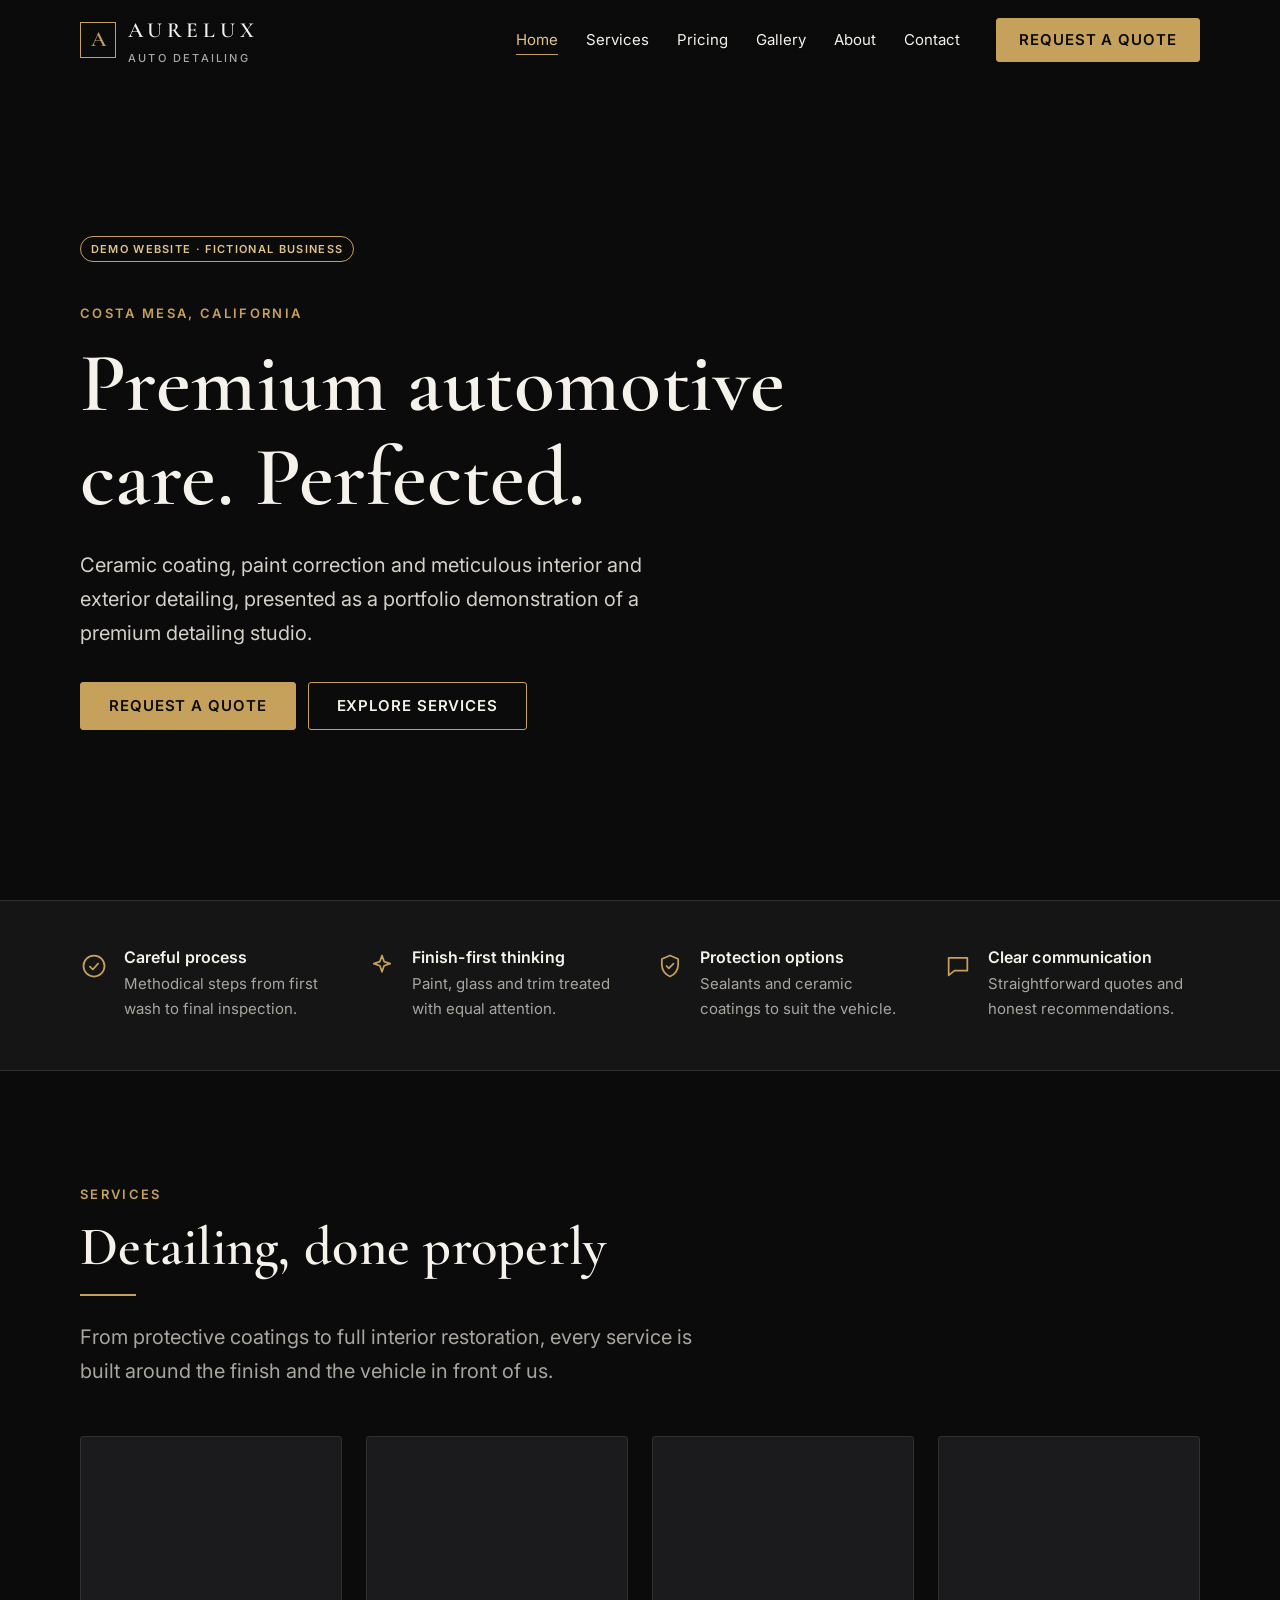
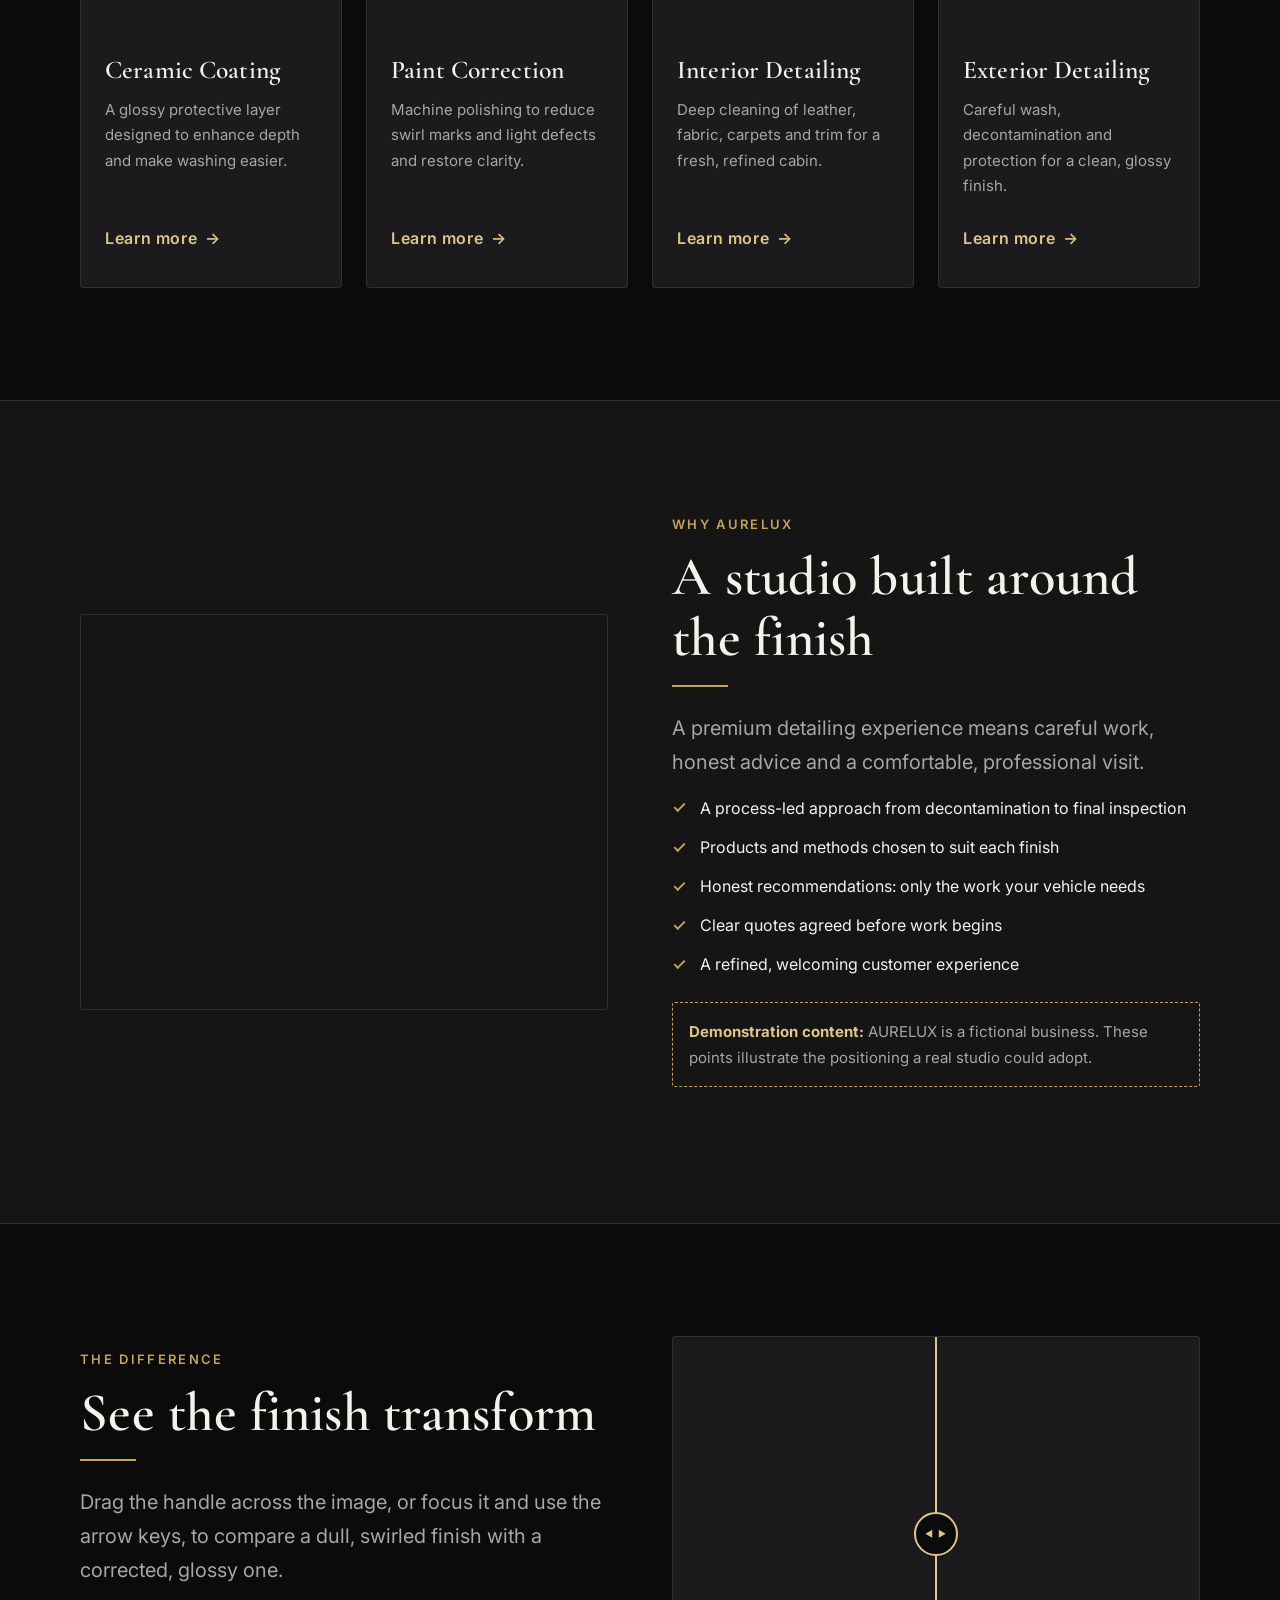
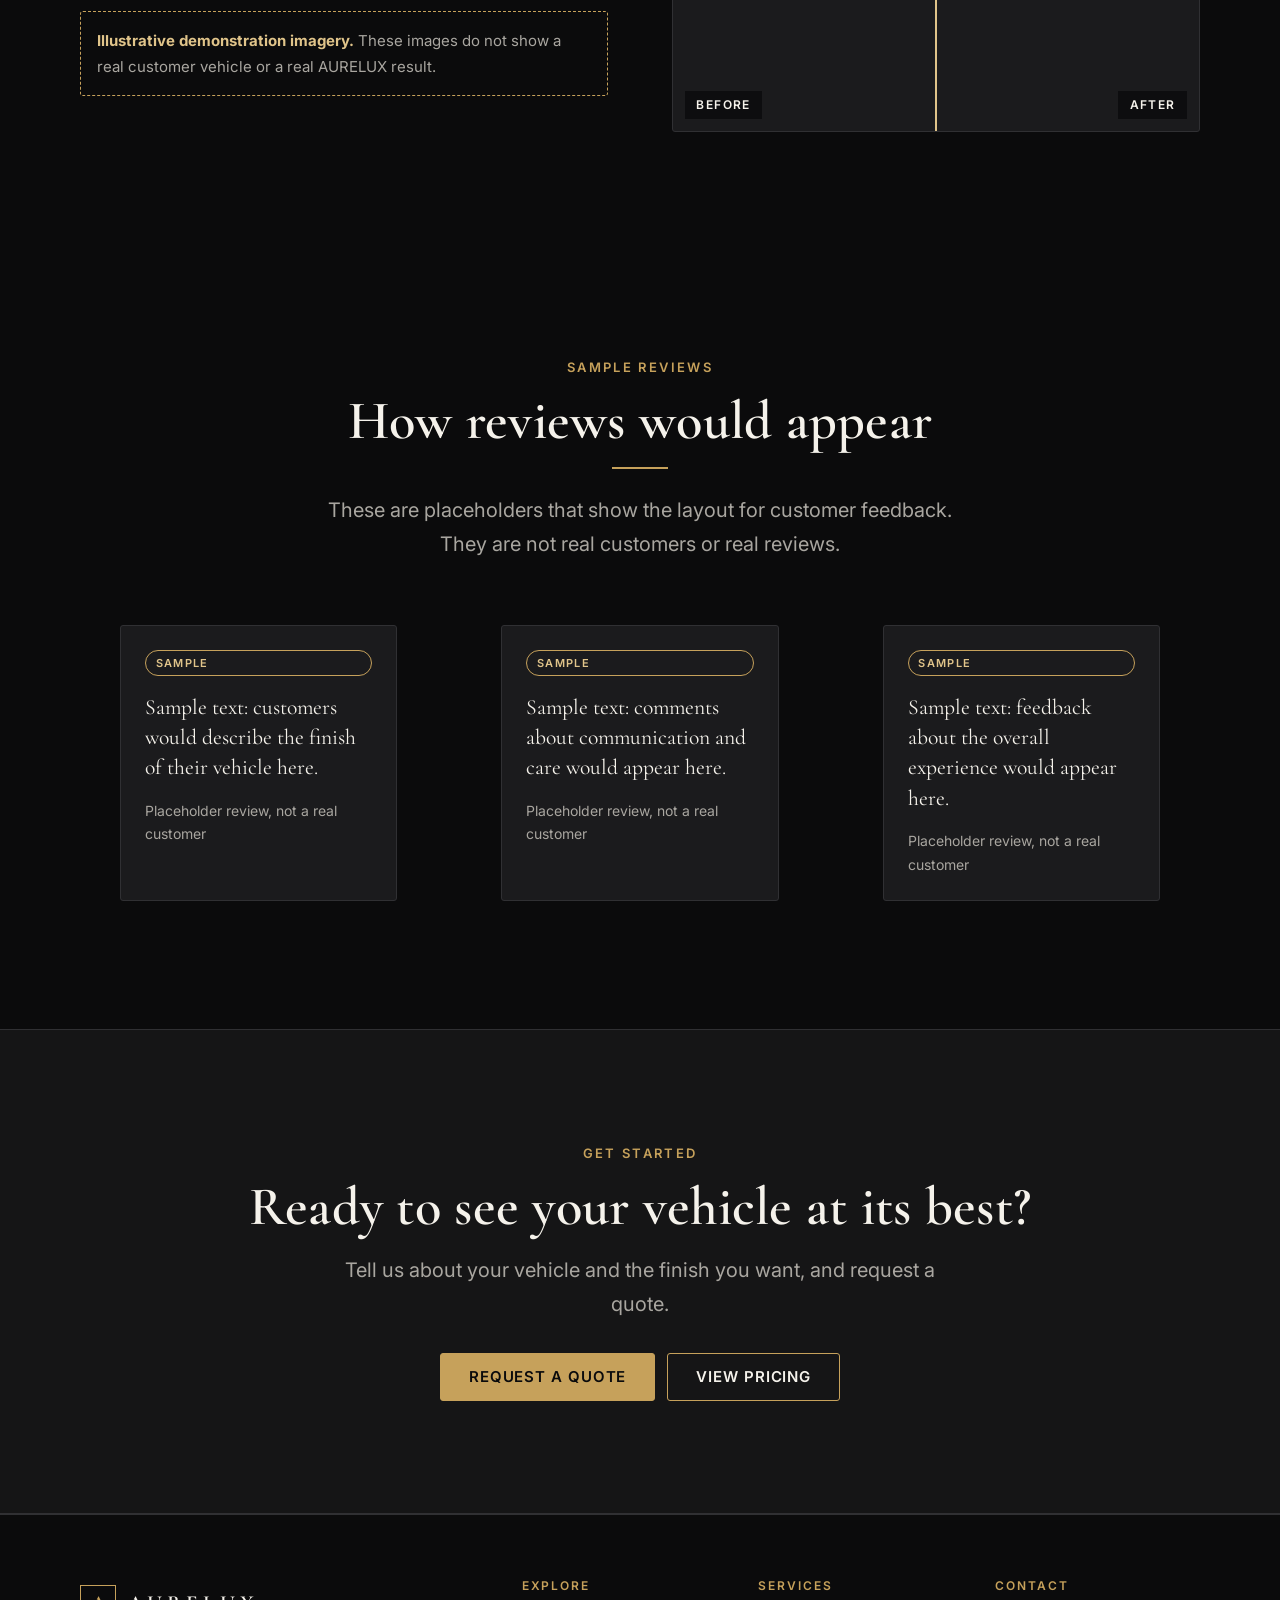
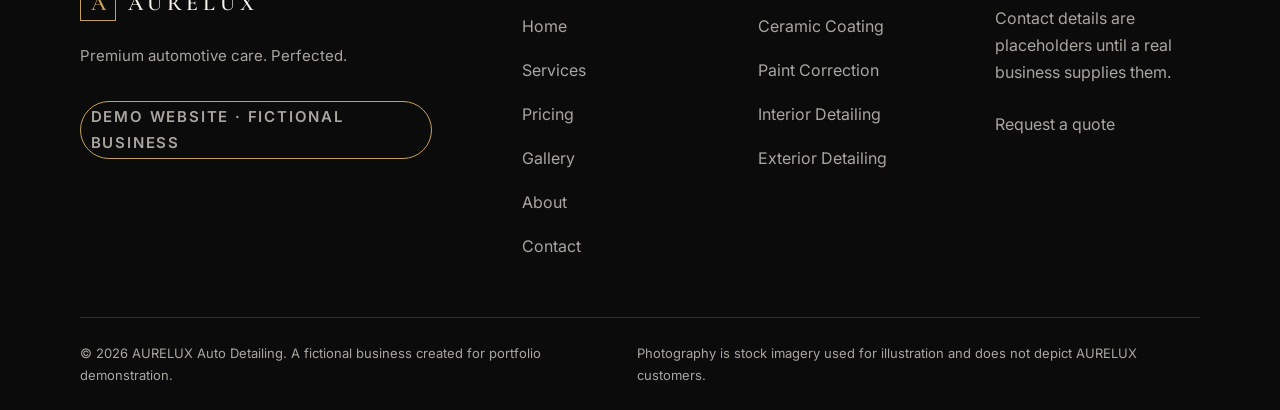
==== commit 4b68b085: "Stage 8 QA fixes" ====
--- a/index.html
+++ b/index.html
@@ -1,5 +1,5 @@
 <!DOCTYPE html>
-<html lang="en">
+<html lang="en-US">
 <head>
   <meta charset="utf-8">
   <meta name="viewport" content="width=device-width, initial-scale=1">
@@ -18,7 +18,7 @@
   <meta property="og:title" content="AURELUX Auto Detailing | Premium automotive care. Perfected.">
   <meta property="og:description" content="A fictional premium car detailing studio concept, created as a portfolio demonstration.">
 
-  <!-- Favicon: favicon.svg will be added in a later step -->
+  <!-- Favicon -->
   <link rel="icon" href="favicon.svg" type="image/svg+xml">
 
   <!-- Fonts -->
@@ -279,7 +279,7 @@
       <div class="container">
         <span class="eyebrow">Get started</span>
         <h2 id="cta-title">Ready to see your vehicle at its best?</h2>
-        <p class="lead">Tell us about your vehicle and the finish you want, and request a no-obligation quote.</p>
+        <p class="lead">Tell us about your vehicle and the finish you want, and request a quote.</p>
         <div class="btn-row">
           <a class="btn btn--primary" href="contact.html#quote">Request a Quote</a>
           <a class="btn btn--secondary" href="pricing.html">View Pricing</a>
--- a/css/style.css
+++ b/css/style.css
@@ -1595,4 +1595,9 @@
     opacity: 1;
     transform: none;
   }
-}+}
+/* Stage 8: stop form controls forcing horizontal overflow on narrow screens */
+.form__grid > .field,
+.field input[type="date"] {
+  min-width: 0;
+}
--- a/css/responsive.css
+++ b/css/responsive.css
@@ -78,7 +78,7 @@
   .site-nav,
   .js .site-nav {
     position: static;
-    display: block;
+    display: flex;
     max-height: none;
     padding: 0;
     overflow: visible;
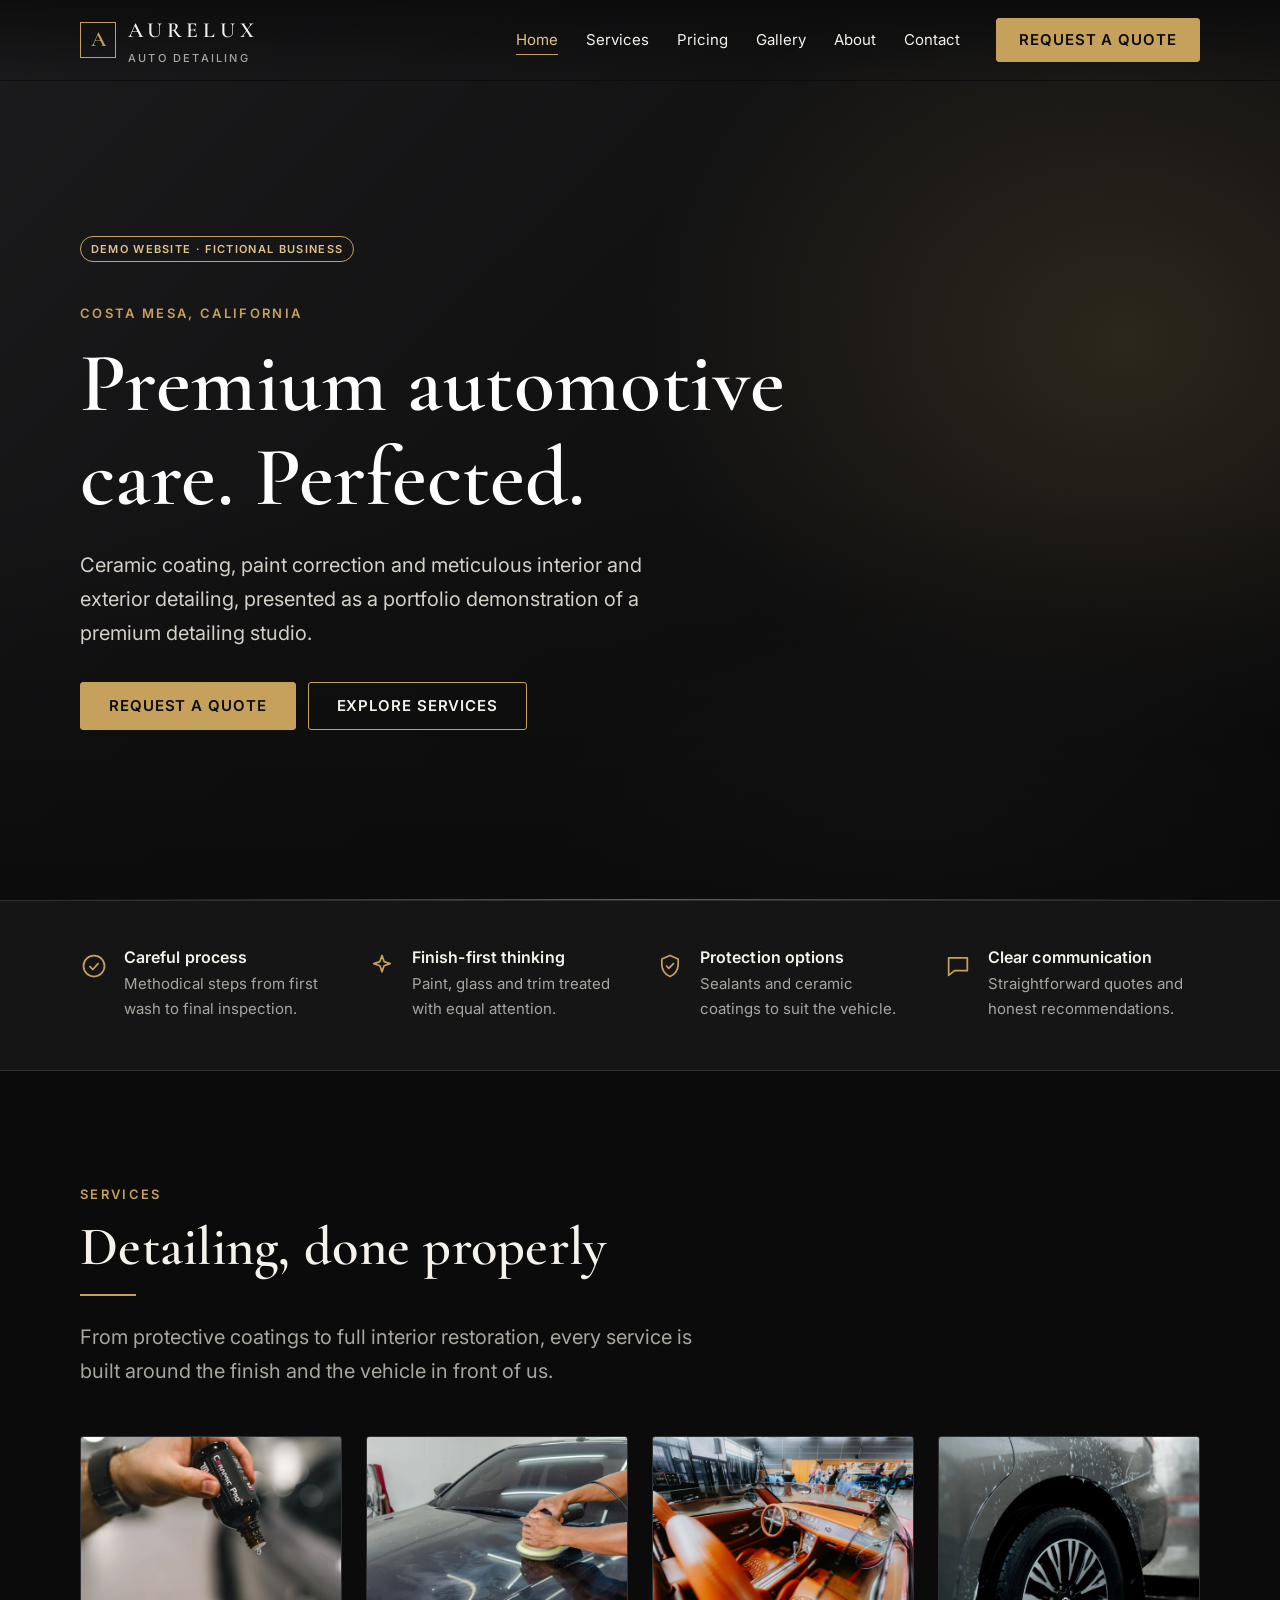
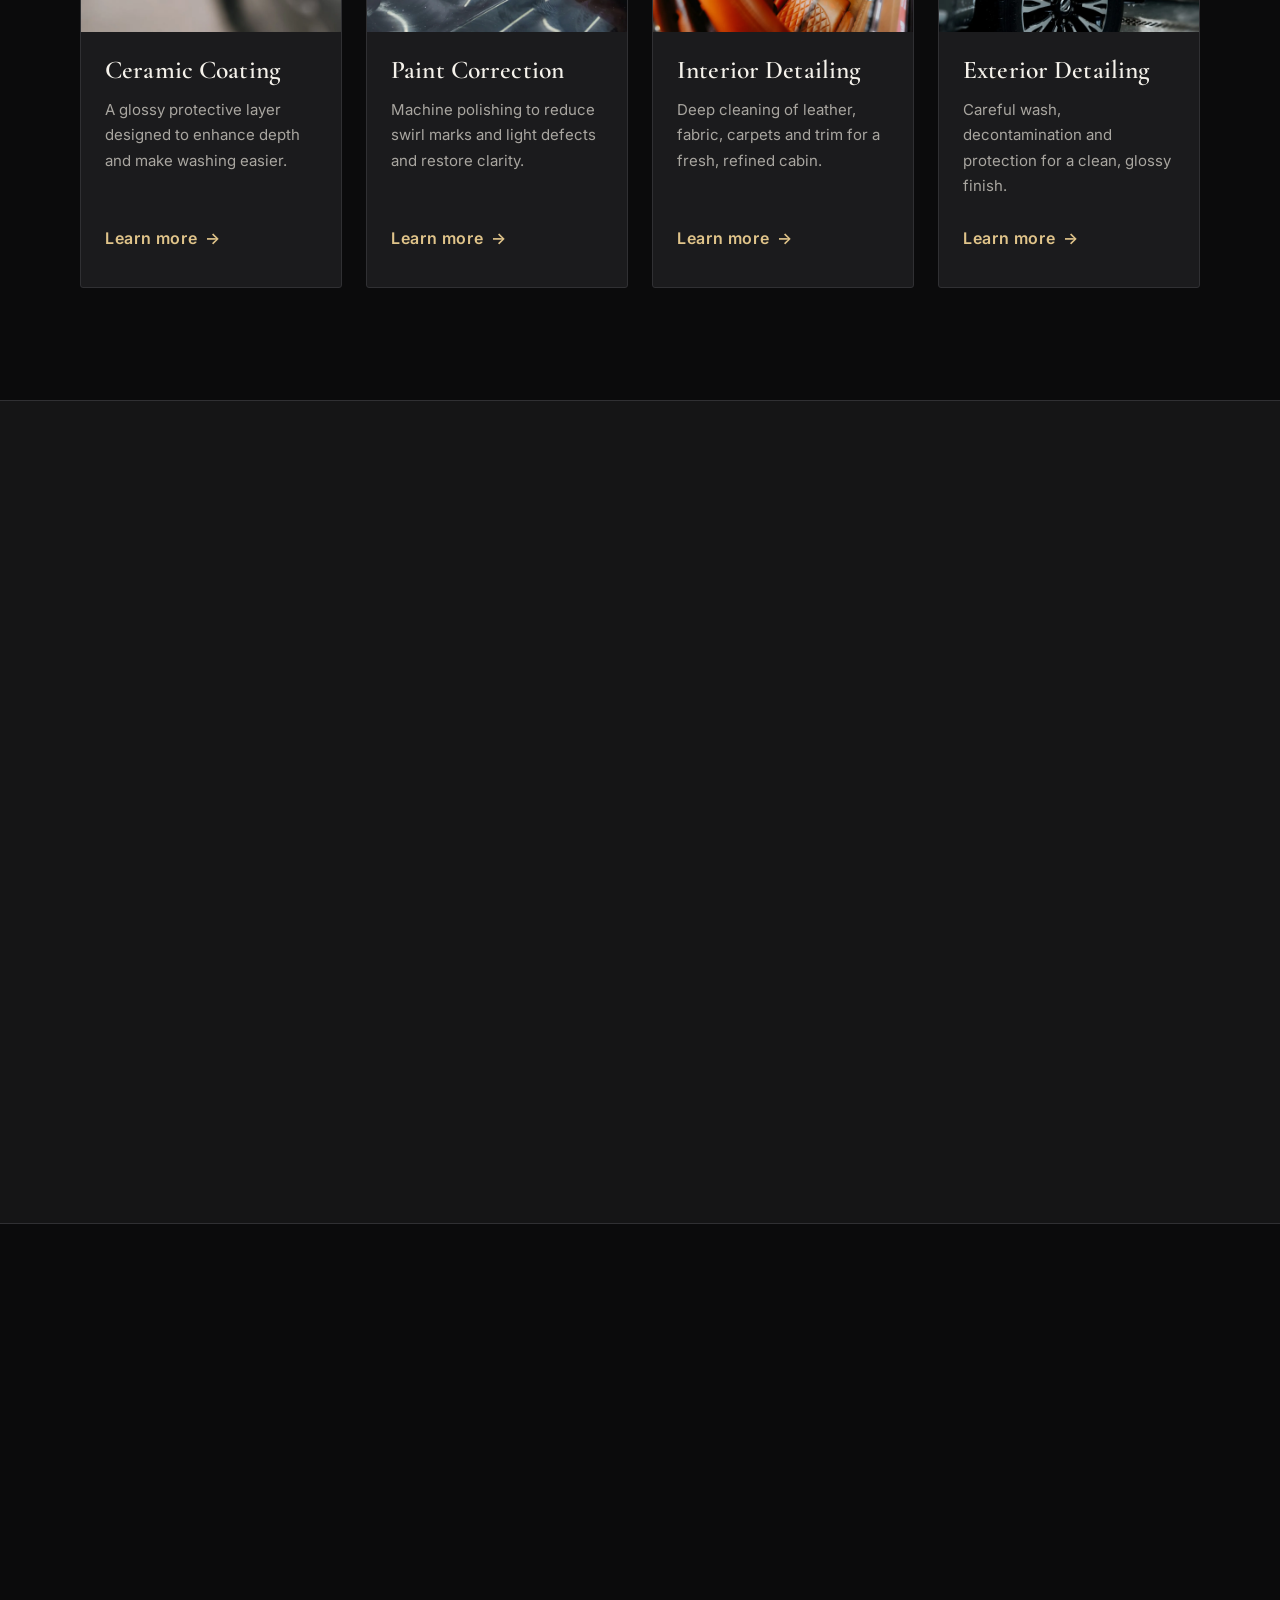
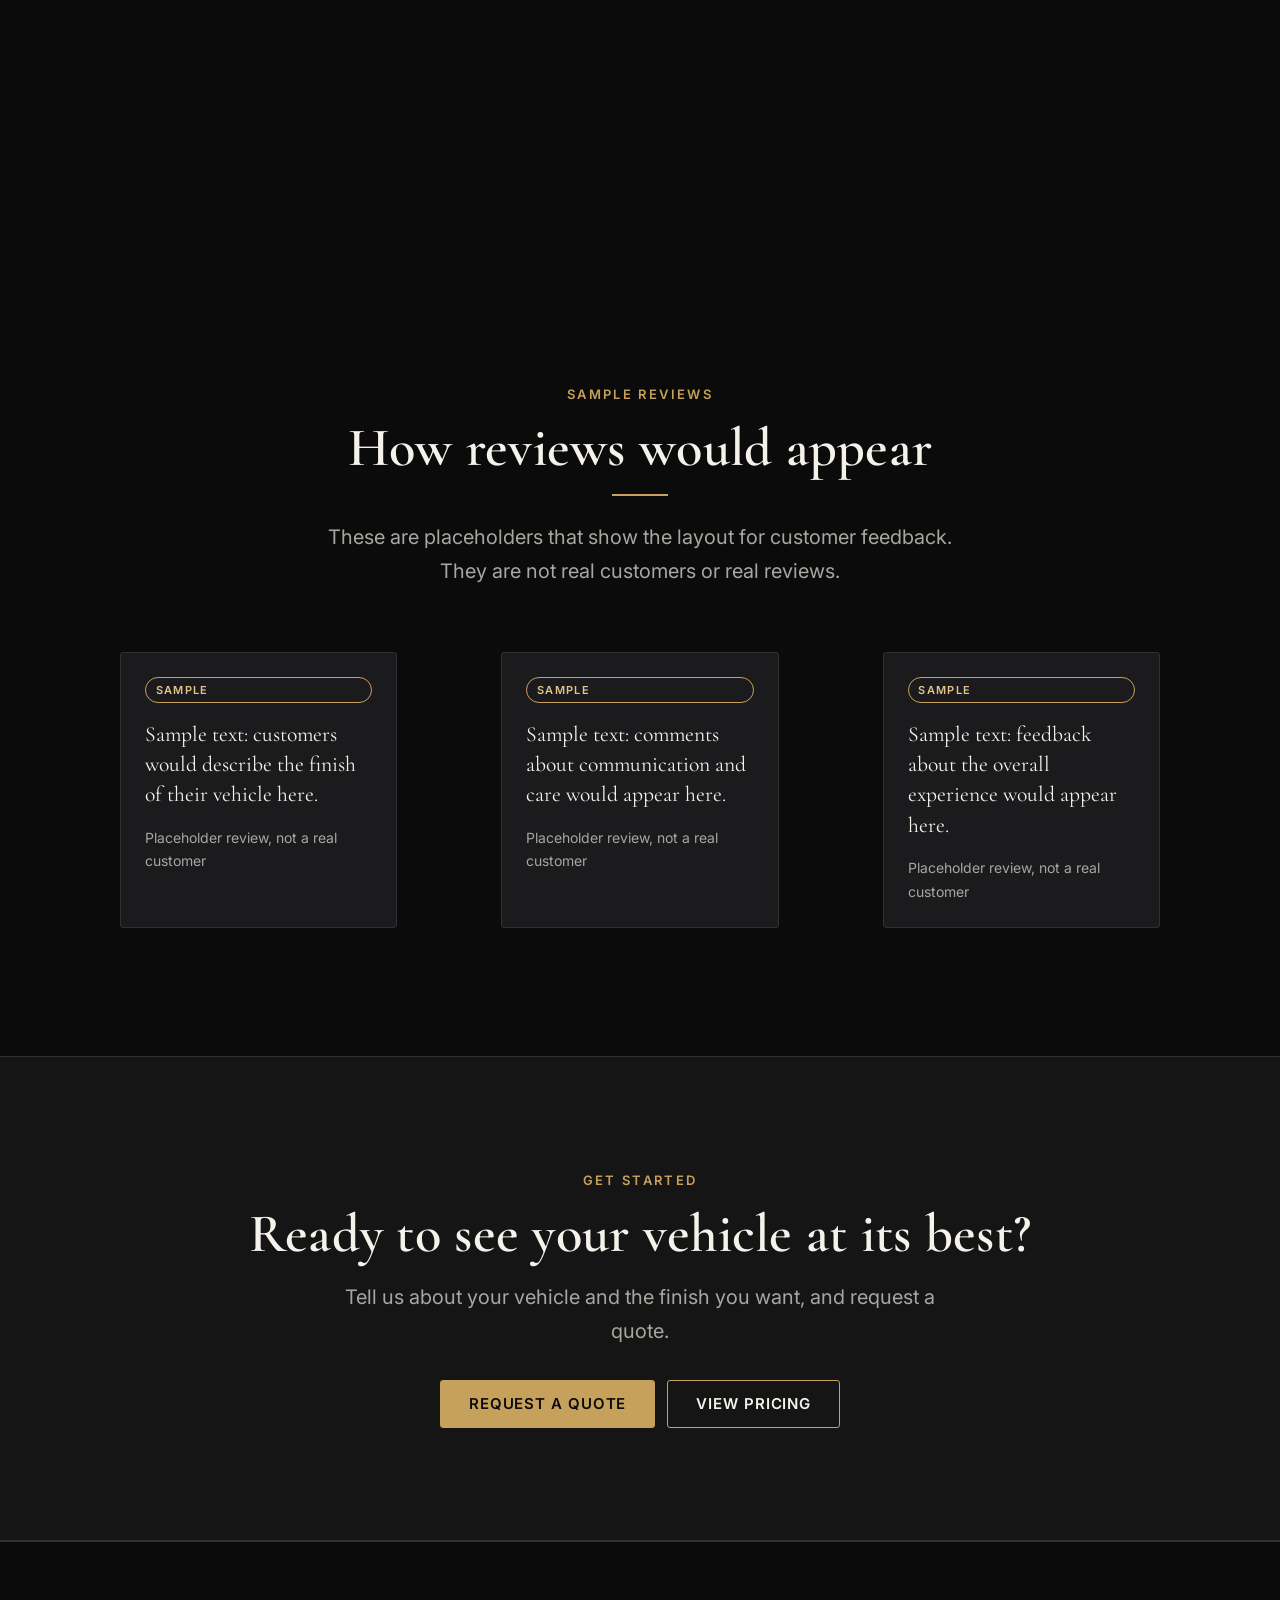
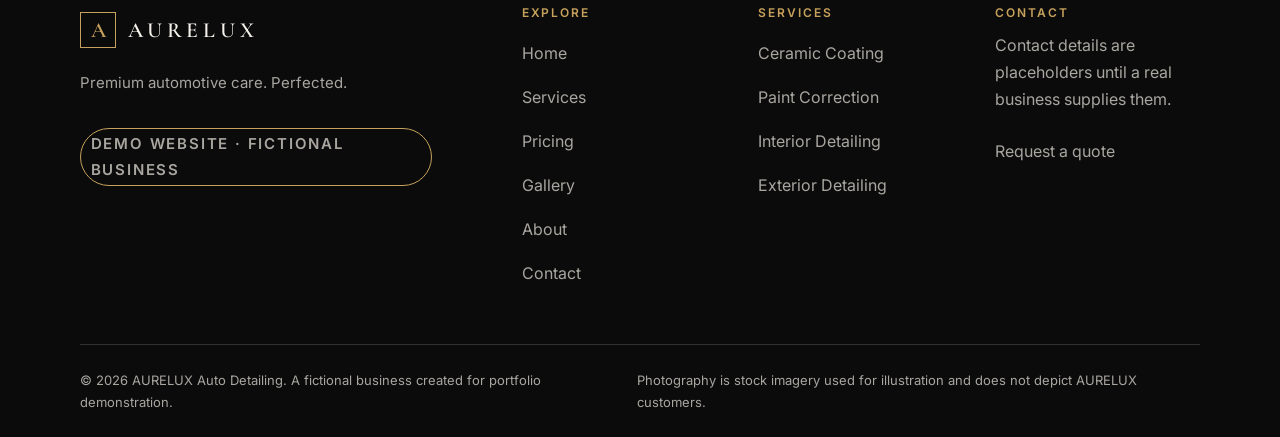
==== commit ca7fea56: "Stage 9: final images, gradient hero, typographic About, reduced gallery, credits" ====
--- a/index.html
+++ b/index.html
@@ -69,14 +69,9 @@
   <main id="main">
 
     <!-- ===================== HERO =====================
-         IMAGE: assets/images/hero-detailing.jpg (landscape, about 1920x1080).
-         Update the alt text to describe the photo you actually use. -->
+         The hero uses a CSS gradient (end of css/style.css), no photograph.
+         -->
     <section class="hero" aria-labelledby="hero-title">
-      <div class="hero__media">
-        <img src="assets/images/hero-detailing.jpg"
-             alt="Dark luxury sedan with a deep, glossy paint finish inside a lit detailing studio"
-             width="1920" height="1080" fetchpriority="high">
-      </div>
       <div class="container">
         <div class="hero__content">
           <p class="badge-demo">Demo website &middot; Fictional business</p>
@@ -144,7 +139,7 @@
         <div class="grid grid--4">
           <article class="service-card reveal">
             <div class="service-card__media">
-              <img src="assets/images/service-ceramic.jpg" alt="Gloved hand applying ceramic coating to the hood of a gloss-black car" width="1200" height="900" loading="lazy">
+              <img src="assets/images/finishing-protective-product.webp" alt="Hands applying a protective detailing product to a car with a blue sponge" width="1200" height="900" loading="lazy">
             </div>
             <div class="service-card__body">
               <h3 class="service-card__title">Ceramic Coating</h3>
@@ -155,7 +150,7 @@
 
           <article class="service-card reveal">
             <div class="service-card__media">
-              <img src="assets/images/service-correction.jpg" alt="Polishing machine correcting swirl marks on a car panel under inspection light" width="1200" height="900" loading="lazy">
+              <img src="assets/images/polishing-black-car.webp" alt="Machine polishing the paint of a black car in a workshop" width="1200" height="900" loading="lazy">
             </div>
             <div class="service-card__body">
               <h3 class="service-card__title">Paint Correction</h3>
@@ -166,7 +161,7 @@
 
           <article class="service-card reveal">
             <div class="service-card__media">
-              <img src="assets/images/service-interior.jpg" alt="Clean leather seats and dashboard inside a luxury car interior" width="1200" height="900" loading="lazy">
+              <img src="assets/images/interior-leather-seats.webp" alt="Luxury car interior with diamond-stitched leather seats" width="1200" height="900" loading="lazy">
             </div>
             <div class="service-card__body">
               <h3 class="service-card__title">Interior Detailing</h3>
@@ -177,7 +172,7 @@
 
           <article class="service-card reveal">
             <div class="service-card__media">
-              <img src="assets/images/service-exterior.jpg" alt="Freshly washed luxury car with water beading on the paint" width="1200" height="900" loading="lazy">
+              <img src="assets/images/exterior-wheel-wash.webp" alt="Close-up of a car wheel with water droplets during a wash" width="1200" height="900" loading="lazy">
             </div>
             <div class="service-card__body">
               <h3 class="service-card__title">Exterior Detailing</h3>
@@ -195,7 +190,7 @@
       <div class="container">
         <div class="split">
           <div class="split__media reveal">
-            <img src="assets/images/why-studio.jpg" alt="Professional detailer inspecting a car's paint finish in a studio" width="1200" height="900" loading="lazy">
+            <img src="assets/images/detailing-products-cart.webp" alt="Detailing products and cloths on a cart beside a car in a garage" width="1200" height="900" loading="lazy">
           </div>
           <div class="split__body reveal">
             <span class="eyebrow">Why AURELUX</span>
@@ -227,13 +222,13 @@
             <h2 id="compare-title">See the finish transform</h2>
             <hr class="gold-rule">
             <p class="lead">Drag the handle across the image, or focus it and use the arrow keys, to compare a dull, swirled finish with a corrected, glossy one.</p>
-            <p class="demo-note"><strong>Illustrative demonstration imagery.</strong> These images do not show a real customer vehicle or a real AURELUX result.</p>
+            <p class="demo-note"><strong>Illustrative simulation, not a real detailing result.</strong> Both images come from one stock photograph. The &ldquo;before&rdquo; version was digitally altered to look dull, so it does not show a real vehicle, a real customer or a real AURELUX result.</p>
           </div>
 
           <div class="compare reveal">
-            <img class="compare__img" src="assets/images/compare-before.jpg" alt="Demonstration image: vehicle paint before correction, dull with visible swirl marks" width="1200" height="900" loading="lazy">
+            <img class="compare__img" src="assets/images/compare-before.webp" alt="Illustrative simulation: a dull, hazy version of a black car photograph" width="1200" height="900" loading="lazy">
             <div class="compare__after">
-              <img class="compare__img" src="assets/images/compare-after.jpg" alt="Demonstration image: the same paint after correction, deep and glossy" width="1200" height="900" loading="lazy">
+              <img class="compare__img" src="assets/images/compare-after.webp" alt="Illustrative simulation: the original glossy black car photograph" width="1200" height="900" loading="lazy">
             </div>
             <span class="compare__label compare__label--before" aria-hidden="true">Before</span>
             <span class="compare__label compare__label--after" aria-hidden="true">After</span>
--- a/css/style.css
+++ b/css/style.css
@@ -1601,3 +1601,50 @@
 .field input[type="date"] {
   min-width: 0;
 }
+
+/* Stage 9: gradient hero (no photograph) */
+.hero {
+  background:
+    radial-gradient(ellipse 55% 65% at 88% 38%, rgba(198, 161, 91, 0.16), rgba(198, 161, 91, 0) 70%),
+    radial-gradient(ellipse 45% 40% at 72% 95%, rgba(245, 242, 235, 0.05), rgba(245, 242, 235, 0) 70%),
+    linear-gradient(135deg, #1b1b1d 0%, #121213 42%, #0b0b0c 100%);
+}
+
+.hero::after {
+  background: linear-gradient(to top, rgba(11, 11, 12, 0.85) 0%, rgba(11, 11, 12, 0) 45%);
+}
+
+.hero::before {
+  content: "";
+  position: absolute;
+  left: var(--gutter);
+  right: var(--gutter);
+  bottom: 0;
+  height: 1px;
+  background: linear-gradient(90deg, rgba(198, 161, 91, 0), var(--c-gold), rgba(198, 161, 91, 0));
+  opacity: 0.55;
+}
+
+.hero__title {
+  color: #fff;
+}
+
+/* Stage 9: typographic statement block (About page) */
+.statement {
+  padding: var(--space-5) 0 var(--space-5) var(--space-5);
+  border-left: 2px solid var(--c-gold);
+}
+
+.statement__text {
+  margin: 0 0 var(--space-4);
+  font-family: var(--font-display);
+  font-size: clamp(1.9rem, 1.3rem + 2.4vw, 3rem);
+  font-weight: 600;
+  line-height: 1.15;
+}
+
+.statement__note {
+  margin: 0;
+  color: var(--c-muted);
+  font-size: 0.9375rem;
+}
